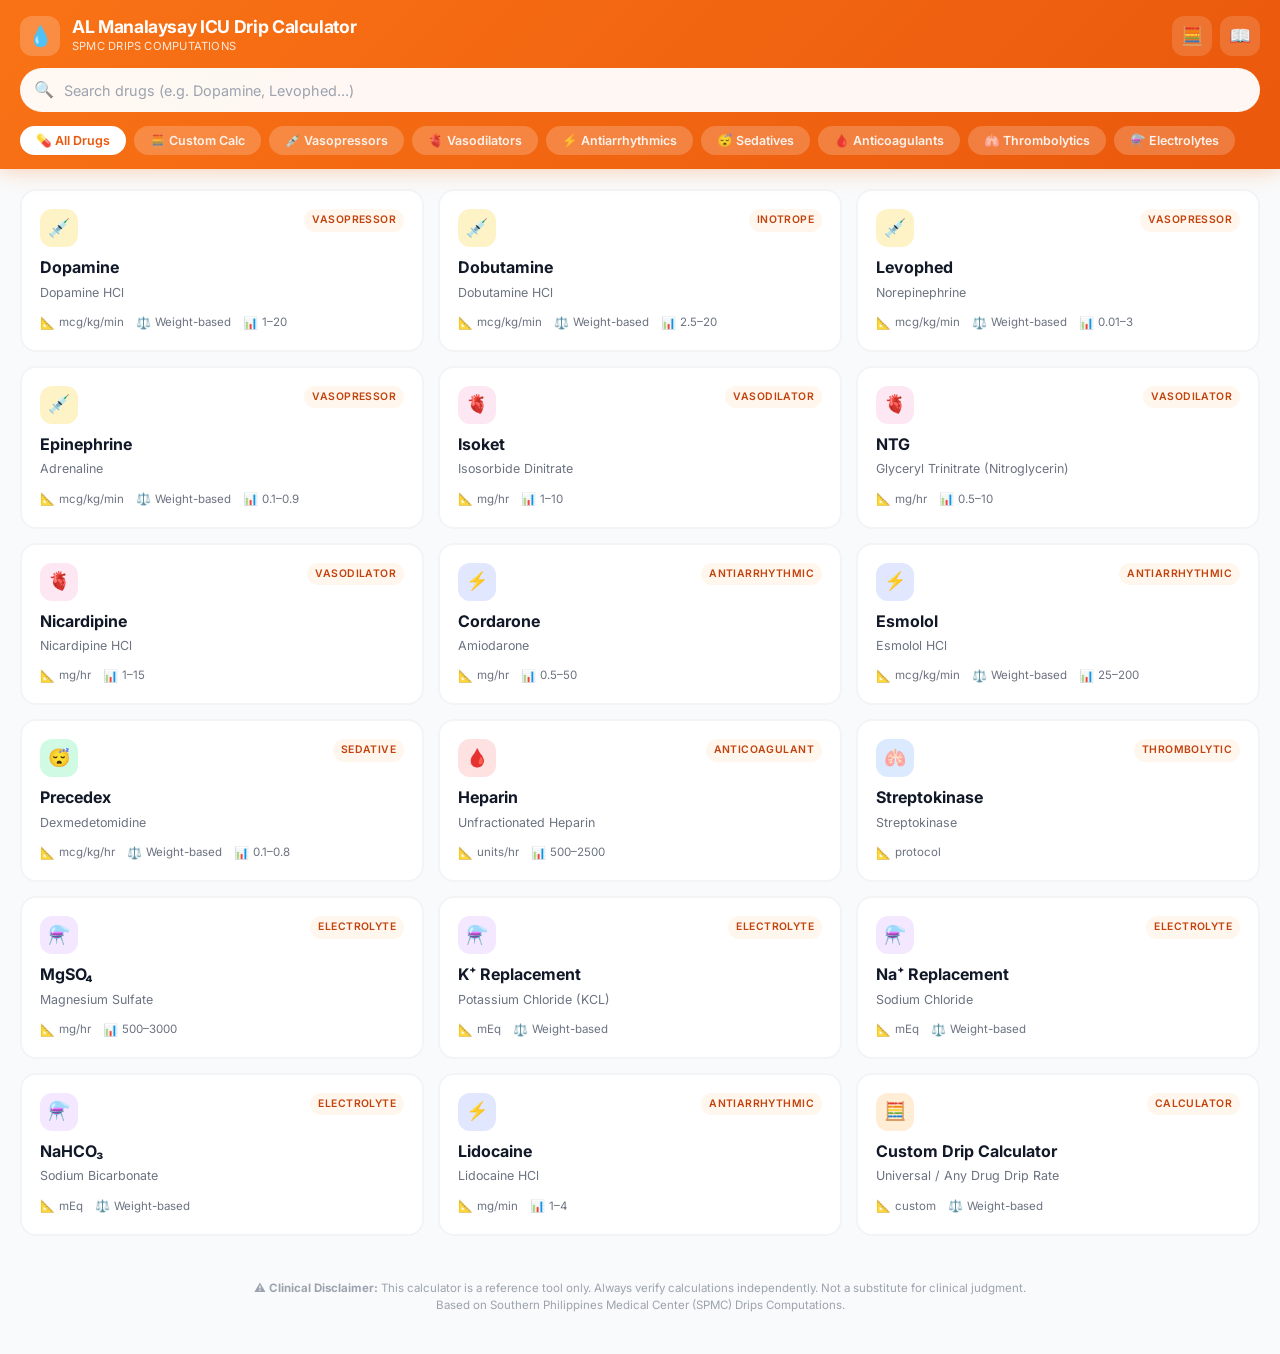
==== index.html @ 03753652 "Complete repository: web app, Android APK, portable Desktop ZIP, and full source code" ====
<!DOCTYPE html>
<html lang="en">
<head>
  <meta charset="UTF-8">
  <meta name="viewport" content="width=device-width, initial-scale=1.0, user-scalable=no">
  <meta name="description" content="ICU Drip Rate Calculator — Compute IV drip rates for vasopressors, antiarrhythmics, vasodilators, sedatives, anticoagulants, and electrolytes. Based on SPMC Drips Computations.">
  <meta name="theme-color" content="#F97316">
  <meta name="apple-mobile-web-app-capable" content="yes">
  <meta name="apple-mobile-web-app-status-bar-style" content="default">
  <title>AL Manalaysay ICU Drip Calculator — SPMC</title>
  <link rel="stylesheet" href="style.css">
  <link rel="icon" href="data:image/svg+xml,<svg xmlns='http://www.w3.org/2000/svg' viewBox='0 0 100 100'><text y='80' font-size='80'>💧</text></svg>">
</head>
<body>

  <!-- ════════ Header ════════ -->
  <header class="app-header">
    <div class="header-top">
      <div class="header-brand">
        <div class="header-icon">💧</div>
        <div class="header-title">
          <h1>AL Manalaysay ICU Drip Calculator</h1>
          <p>SPMC Drips Computations</p>
        </div>
      </div>
      <div class="header-actions">
        <button class="header-btn" onclick="openMathCalc()" title="Clinical Math Calculator" aria-label="Open clinical math calculator">
          🧮
        </button>
        <button class="header-btn" onclick="openQuickRef()" title="Quick Reference" aria-label="Open quick reference panel">
          📖
        </button>
      </div>
    </div>

    <!-- Search -->
    <div class="search-container">
      <div class="search-wrapper">
        <span class="search-icon">🔍</span>
        <input type="text" class="search-input" id="searchInput"
               placeholder="Search drugs (e.g. Dopamine, Levophed...)"
               autocomplete="off" spellcheck="false">
        <button class="search-clear" onclick="clearSearch()" aria-label="Clear search">✕</button>
      </div>
    </div>

    <!-- Category Pills -->
    <div class="category-bar">
      <div class="category-pills" id="categoryPills"></div>
    </div>
  </header>

  <!-- ════════ Main Content ════════ -->
  <main class="app-main">
    <div class="drug-grid" id="drugGrid"></div>
  </main>

  <!-- ════════ Calculator Panel (Slide-in) ════════ -->
  <div class="calc-overlay" id="calcOverlay"></div>
  <div class="calc-panel" id="calcPanel">
    <div class="calc-panel-header">
      <div class="calc-panel-top">
        <button class="calc-back-btn" onclick="closeCalculator()" aria-label="Close calculator">←</button>
        <span></span>
      </div>
      <div class="calc-drug-name" id="calcDrugName"></div>
      <div class="calc-drug-generic" id="calcDrugGeneric"></div>
      <div class="calc-drug-formulation" id="calcDrugFormulation"></div>
    </div>
    <div class="calc-body" id="calcPanelContent"></div>

    <!-- ════════ Floating Transparent Orange Back Button ════════ -->
    <button class="calc-floating-back-btn" onclick="closeCalculator()" aria-label="Back to medications list" title="Back to medications list">
      <span style="font-size: 1.1rem; font-weight: 900;">←</span>
      <span style="font-size: 0.82rem; font-weight: 700; letter-spacing: 0.3px;">Back</span>
    </button>
  </div>

  <!-- ════════ Quick Reference Panel (Slide-in from left) ════════ -->
  <div class="quick-ref-overlay" id="quickRefOverlay"></div>
  <div class="quick-ref-panel" id="quickRefPanel">
    <div class="quick-ref-header">
      <h2>📖 Quick Reference</h2>
      <button class="quick-ref-close" onclick="closeQuickRef()" aria-label="Close reference panel">✕</button>
    </div>
    <div class="quick-ref-body" id="quickRefBody"></div>
  </div>

  <!-- ════════ Clinical Math Calculator Modal ════════ -->
  <div class="math-calc-overlay" id="mathCalcOverlay">
    <div class="math-calc-modal">
      <div class="math-calc-header">
        <h3>🧮 Handheld Calculator</h3>
        <button class="math-calc-close" onclick="closeMathCalc()" aria-label="Close math calculator">✕</button>
      </div>
      <div class="math-calc-screen">
        <div class="math-calc-history" id="mathCalcHistory"></div>
        <div class="math-calc-output" id="mathCalcOutput">0</div>
      </div>
      <div class="math-calc-grid">
        <button class="math-btn action" onclick="mathCalcInput('C')">C</button>
        <button class="math-btn action" onclick="mathCalcInput('pm')">±</button>
        <button class="math-btn action" onclick="mathCalcInput('%')">%</button>
        <button class="math-btn op" onclick="mathCalcInput('/')">÷</button>

        <button class="math-btn" onclick="mathCalcInput('7')">7</button>
        <button class="math-btn" onclick="mathCalcInput('8')">8</button>
        <button class="math-btn" onclick="mathCalcInput('9')">9</button>
        <button class="math-btn op" onclick="mathCalcInput('*')">×</button>

        <button class="math-btn" onclick="mathCalcInput('4')">4</button>
        <button class="math-btn" onclick="mathCalcInput('5')">5</button>
        <button class="math-btn" onclick="mathCalcInput('6')">6</button>
        <button class="math-btn op" onclick="mathCalcInput('-')">−</button>

        <button class="math-btn" onclick="mathCalcInput('1')">1</button>
        <button class="math-btn" onclick="mathCalcInput('2')">2</button>
        <button class="math-btn" onclick="mathCalcInput('3')">3</button>
        <button class="math-btn op" onclick="mathCalcInput('+')">+</button>

        <button class="math-btn action" onclick="mathCalcInput('back')">⌫</button>
        <button class="math-btn" onclick="mathCalcInput('0')">0</button>
        <button class="math-btn" onclick="mathCalcInput('.')">.</button>
        <button class="math-btn equals" onclick="mathCalcInput('=')">=</button>
      </div>
    </div>
  </div>

  <!-- ════════ Dosing Table & Spreadsheet Exporter Modal ════════ -->
  <div class="dosing-table-overlay" id="dosingTableOverlay" onclick="if(event.target===this) closeDosingTable()">
    <div class="dosing-table-modal">
      <div class="dosing-table-header">
        <div>
          <h3>📊 Bedside Dosing Table & Computation Guide</h3>
          <div class="dosing-table-sub" id="dosingTableSub">Full dosage progression & drop rate chart</div>
        </div>
        <button class="math-calc-close" onclick="closeDosingTable()" aria-label="Close modal">✕</button>
      </div>

      <div class="dosing-table-toolbar">
        <div style="font-size: 0.8rem; font-weight: 700; color: var(--orange-700);">
          Export Options:
        </div>
        <div style="display: flex; gap: 8px; flex-wrap: wrap;">
          <button class="dosing-table-btn dosing-table-btn-excel" onclick="exportDosingTableCSV()">
            📥 Download Excel File (.csv)
          </button>
          <button class="dosing-table-btn dosing-table-btn-sheets" onclick="copyDosingTableTSV()">
            📋 Copy for Google Sheets
          </button>
        </div>
      </div>

      <div class="dosing-table-body" id="dosingTableBody">
        <!-- Dynamically generated table content -->
      </div>
    </div>
  </div>

  <!-- ════════ Disclaimer ════════ -->
  <footer style="text-align:center; padding: 24px 20px 40px; font-size: 0.72rem; color: var(--gray-400); line-height: 1.5;">
    <strong>⚠️ Clinical Disclaimer:</strong> This calculator is a reference tool only.
    Always verify calculations independently. Not a substitute for clinical judgment.<br>
    Based on Southern Philippines Medical Center (SPMC) Drips Computations.
  </footer>

  <script src="app.js"></script>
</body>
</html>
---- style.css ----
/* ============================================================
   ICU Drip Rate Calculator — Design System
   Theme: Orange & White Medical UI
   ============================================================ */

@import url('https://fonts.googleapis.com/css2?family=Inter:wght@300;400;500;600;700;800;900&display=swap');

/* ── CSS Custom Properties ── */
:root {
  --orange-50: #FFF7ED;
  --orange-100: #FFEDD5;
  --orange-200: #FED7AA;
  --orange-300: #FDBA74;
  --orange-400: #FB923C;
  --orange-500: #F97316;
  --orange-600: #EA580C;
  --orange-700: #C2410C;
  --orange-800: #9A3412;
  --orange-900: #7C2D12;

  --white: #FFFFFF;
  --gray-50: #F9FAFB;
  --gray-100: #F3F4F6;
  --gray-200: #E5E7EB;
  --gray-300: #D1D5DB;
  --gray-400: #9CA3AF;
  --gray-500: #6B7280;
  --gray-600: #4B5563;
  --gray-700: #374151;
  --gray-800: #1F2937;
  --gray-900: #111827;

  --success: #16A34A;
  --success-bg: #F0FDF4;
  --warning: #D97706;
  --warning-bg: #FFFBEB;
  --danger: #DC2626;
  --danger-bg: #FEF2F2;
  --info: #2563EB;
  --info-bg: #EFF6FF;

  --shadow-sm: 0 1px 2px rgba(0,0,0,0.04);
  --shadow-md: 0 4px 12px rgba(0,0,0,0.06);
  --shadow-lg: 0 8px 30px rgba(0,0,0,0.08);
  --shadow-xl: 0 20px 50px rgba(0,0,0,0.1);
  --shadow-orange: 0 4px 20px rgba(249,115,22,0.2);

  --radius-sm: 8px;
  --radius-md: 12px;
  --radius-lg: 16px;
  --radius-xl: 20px;
  --radius-full: 9999px;

  --transition-fast: 150ms cubic-bezier(0.4, 0, 0.2, 1);
  --transition-base: 250ms cubic-bezier(0.4, 0, 0.2, 1);
  --transition-slow: 400ms cubic-bezier(0.4, 0, 0.2, 1);
  --transition-spring: 500ms cubic-bezier(0.34, 1.56, 0.64, 1);
}

/* ── Reset & Base ── */
*, *::before, *::after {
  margin: 0;
  padding: 0;
  box-sizing: border-box;
}

html {
  font-size: 16px;
  scroll-behavior: smooth;
  -webkit-tap-highlight-color: transparent;
}

body {
  font-family: 'Inter', -apple-system, BlinkMacSystemFont, sans-serif;
  background: var(--gray-50);
  color: var(--gray-800);
  line-height: 1.6;
  min-height: 100vh;
  overflow-x: hidden;
}

/* ── Scrollbar ── */
::-webkit-scrollbar { width: 6px; height: 6px; }
::-webkit-scrollbar-track { background: transparent; }
::-webkit-scrollbar-thumb { background: var(--orange-300); border-radius: var(--radius-full); }
::-webkit-scrollbar-thumb:hover { background: var(--orange-400); }

/* ── Header ── */
.app-header {
  background: linear-gradient(135deg, var(--orange-500), var(--orange-600));
  color: var(--white);
  padding: 0;
  position: sticky;
  top: 0;
  z-index: 100;
  box-shadow: 0 2px 20px rgba(249,115,22,0.3);
}

.header-top {
  display: flex;
  align-items: center;
  justify-content: space-between;
  padding: 16px 20px 12px;
}

.header-brand {
  display: flex;
  align-items: center;
  gap: 12px;
}

.header-icon {
  width: 40px;
  height: 40px;
  background: rgba(255,255,255,0.2);
  border-radius: var(--radius-md);
  display: flex;
  align-items: center;
  justify-content: center;
  font-size: 20px;
  backdrop-filter: blur(10px);
}

.header-title h1 {
  font-size: 1.1rem;
  font-weight: 700;
  letter-spacing: -0.02em;
  line-height: 1.2;
}

.header-title p {
  font-size: 0.7rem;
  opacity: 0.85;
  font-weight: 400;
  letter-spacing: 0.02em;
  text-transform: uppercase;
}

.header-actions {
  display: flex;
  gap: 8px;
}

.header-btn {
  width: 40px;
  height: 40px;
  border: none;
  background: rgba(255,255,255,0.15);
  color: var(--white);
  border-radius: var(--radius-md);
  cursor: pointer;
  display: flex;
  align-items: center;
  justify-content: center;
  font-size: 18px;
  transition: var(--transition-fast);
  backdrop-filter: blur(10px);
}

.header-btn:hover {
  background: rgba(255,255,255,0.25);
  transform: scale(1.05);
}

.header-btn.active {
  background: var(--white);
  color: var(--orange-600);
}

/* ── Search Bar ── */
.search-container {
  padding: 0 20px 14px;
}

.search-wrapper {
  position: relative;
  display: flex;
  align-items: center;
}

.search-icon {
  position: absolute;
  left: 14px;
  font-size: 16px;
  opacity: 0.7;
  color: var(--orange-700);
  pointer-events: none;
}

.search-input {
  width: 100%;
  height: 44px;
  padding: 0 44px 0 42px;
  border: 2px solid transparent;
  border-radius: var(--radius-full);
  background: rgba(255,255,255,0.95);
  color: var(--gray-800);
  font-size: 0.9rem;
  font-family: inherit;
  outline: none;
  transition: var(--transition-fast);
}

.search-input::placeholder {
  color: var(--gray-400);
}

.search-input:focus {
  border-color: var(--orange-300);
  box-shadow: 0 0 0 3px rgba(249,115,22,0.15);
}

.search-clear {
  position: absolute;
  right: 10px;
  width: 28px;
  height: 28px;
  border: none;
  background: var(--gray-200);
  color: var(--gray-500);
  border-radius: 50%;
  cursor: pointer;
  display: none;
  align-items: center;
  justify-content: center;
  font-size: 14px;
  transition: var(--transition-fast);
}

.search-clear.visible {
  display: flex;
}

.search-clear:hover {
  background: var(--gray-300);
}

/* ── Category Pills ── */
.category-bar {
  padding: 0 20px 14px;
  overflow-x: auto;
  scrollbar-width: none;
  -ms-overflow-style: none;
}

.category-bar::-webkit-scrollbar { display: none; }

.category-pills {
  display: flex;
  gap: 8px;
  min-width: max-content;
}

.category-pill {
  padding: 7px 16px;
  border: none;
  border-radius: var(--radius-full);
  font-size: 0.78rem;
  font-weight: 600;
  font-family: inherit;
  cursor: pointer;
  white-space: nowrap;
  transition: var(--transition-fast);
  background: rgba(255,255,255,0.2);
  color: rgba(255,255,255,0.9);
}

.category-pill:hover {
  background: rgba(255,255,255,0.3);
}

.category-pill.active {
  background: var(--white);
  color: var(--orange-600);
  box-shadow: var(--shadow-sm);
}

/* ── Main Content Area ── */
.app-main {
  padding: 20px;
  max-width: 1400px;
  margin: 0 auto;
}

/* ── Drug Grid ── */
.drug-grid {
  display: grid;
  grid-template-columns: repeat(auto-fill, minmax(280px, 1fr));
  gap: 14px;
}

.drug-card {
  background: var(--white);
  border-radius: var(--radius-lg);
  padding: 18px;
  cursor: pointer;
  border: 2px solid var(--gray-100);
  transition: var(--transition-base);
  position: relative;
  overflow: hidden;
}

.drug-card::before {
  content: '';
  position: absolute;
  top: 0;
  left: 0;
  right: 0;
  height: 3px;
  background: var(--card-accent, var(--orange-400));
  opacity: 0;
  transition: var(--transition-fast);
}

.drug-card:hover {
  border-color: var(--orange-200);
  box-shadow: var(--shadow-md);
  transform: translateY(-2px);
}

.drug-card:hover::before {
  opacity: 1;
}

.drug-card.selected {
  border-color: var(--orange-400);
  box-shadow: var(--shadow-orange);
}

.drug-card.selected::before {
  opacity: 1;
}

.drug-card-header {
  display: flex;
  align-items: flex-start;
  justify-content: space-between;
  margin-bottom: 8px;
}

.drug-card-icon {
  width: 38px;
  height: 38px;
  border-radius: var(--radius-md);
  display: flex;
  align-items: center;
  justify-content: center;
  font-size: 18px;
  flex-shrink: 0;
}

/* Category-specific icon backgrounds */
.cat-vasopressor .drug-card-icon { background: #FEF3C7; }
.cat-antiarrhythmic .drug-card-icon { background: #E0E7FF; }
.cat-vasodilator .drug-card-icon { background: #FCE7F3; }
.cat-sedative .drug-card-icon { background: #D1FAE5; }
.cat-anticoagulant .drug-card-icon { background: #FEE2E2; }
.cat-thrombolytic .drug-card-icon { background: #DBEAFE; }
.cat-electrolyte .drug-card-icon { background: #F3E8FF; }
.cat-other .drug-card-icon { background: var(--orange-100); }

.drug-card-badge {
  font-size: 0.65rem;
  font-weight: 600;
  padding: 3px 8px;
  border-radius: var(--radius-full);
  background: var(--orange-50);
  color: var(--orange-700);
  text-transform: uppercase;
  letter-spacing: 0.04em;
}

.drug-card-name {
  font-size: 1rem;
  font-weight: 700;
  color: var(--gray-900);
  margin-bottom: 2px;
}

.drug-card-generic {
  font-size: 0.78rem;
  color: var(--gray-500);
  margin-bottom: 10px;
}

.drug-card-info {
  display: flex;
  gap: 12px;
  flex-wrap: wrap;
}

.drug-card-tag {
  font-size: 0.72rem;
  color: var(--gray-500);
  display: flex;
  align-items: center;
  gap: 4px;
}

.drug-card-tag span {
  font-size: 12px;
}

/* ── Empty State ── */
.empty-state {
  text-align: center;
  padding: 60px 20px;
  grid-column: 1 / -1;
}

.empty-state-icon {
  font-size: 48px;
  margin-bottom: 16px;
  opacity: 0.4;
}

.empty-state h3 {
  font-size: 1.1rem;
  color: var(--gray-600);
  margin-bottom: 6px;
}

.empty-state p {
  font-size: 0.85rem;
  color: var(--gray-400);
}

/* ── Calculator Panel (Slide-in Overlay) ── */
.calc-overlay {
  position: fixed;
  inset: 0;
  background: rgba(0,0,0,0.3);
  z-index: 200;
  opacity: 0;
  visibility: hidden;
  transition: var(--transition-base);
  backdrop-filter: blur(4px);
}

.calc-overlay.open {
  opacity: 1;
  visibility: visible;
}

.calc-panel {
  position: fixed;
  top: 0;
  right: 0;
  bottom: 0;
  width: min(520px, 100vw);
  background: var(--white);
  z-index: 201;
  transform: translateX(100%);
  transition: var(--transition-slow);
  display: flex;
  flex-direction: column;
  overflow: hidden;
}

.calc-panel.open {
  transform: translateX(0);
}

.calc-panel-header {
  background: linear-gradient(135deg, var(--orange-500), var(--orange-600));
  color: var(--white);
  padding: 20px;
  flex-shrink: 0;
}

.calc-panel-top {
  display: flex;
  align-items: center;
  justify-content: space-between;
  margin-bottom: 4px;
}

.calc-back-btn {
  width: 36px;
  height: 36px;
  border: none;
  background: rgba(255,255,255,0.15);
  color: var(--white);
  border-radius: var(--radius-md);
  cursor: pointer;
  display: flex;
  align-items: center;
  justify-content: center;
  font-size: 18px;
  transition: var(--transition-fast);
}

.calc-back-btn:hover {
  background: rgba(255,255,255,0.25);
}

/* ── Floating Transparent Orange Back Button (Lower Right) ── */
.calc-floating-back-btn {
  position: fixed;
  bottom: 20px;
  right: 20px;
  z-index: 9999;
  display: flex;
  align-items: center;
  gap: 8px;
  padding: 12px 22px;
  background: linear-gradient(135deg, rgba(249, 115, 22, 0.95), rgba(234, 88, 12, 0.95));
  color: var(--white);
  border: 1.5px solid rgba(255, 255, 255, 0.7);
  border-radius: var(--radius-full);
  box-shadow: 0 10px 30px rgba(249, 115, 22, 0.6), 0 4px 14px rgba(0, 0, 0, 0.3);
  backdrop-filter: blur(12px);
  -webkit-backdrop-filter: blur(12px);
  cursor: pointer;
  outline: none;
  font-weight: 700;
  transition: all 0.25s cubic-bezier(0.34, 1.56, 0.64, 1);
  animation: floatBtnPulse 3s infinite ease-in-out;
}

.calc-floating-back-btn:hover {
  background: rgba(234, 88, 12, 0.95);
  transform: translateY(-3px) scale(1.05);
  box-shadow: 0 12px 28px rgba(249, 115, 22, 0.55), 0 6px 16px rgba(0, 0, 0, 0.2);
  border-color: rgba(255, 255, 255, 0.8);
}

.calc-floating-back-btn:active {
  transform: translateY(0) scale(0.98);
  box-shadow: 0 4px 12px rgba(249, 115, 22, 0.3);
}

@keyframes floatBtnPulse {
  0%, 100% {
    box-shadow: 0 8px 24px rgba(249, 115, 22, 0.4), 0 4px 12px rgba(0, 0, 0, 0.15);
  }
  50% {
    box-shadow: 0 12px 30px rgba(249, 115, 22, 0.6), 0 6px 16px rgba(0, 0, 0, 0.25);
  }
}

.calc-drug-name {
  font-size: 1.2rem;
  font-weight: 700;
}

.calc-drug-generic {
  font-size: 0.78rem;
  opacity: 0.85;
}

.calc-drug-formulation {
  font-size: 0.75rem;
  opacity: 0.75;
  margin-top: 4px;
}

/* ── Mode Switcher ── */
.mode-switcher {
  display: flex;
  background: var(--gray-100);
  border-radius: var(--radius-full);
  padding: 4px;
  margin: 16px 20px;
  flex-shrink: 0;
}

.mode-btn {
  flex: 1;
  padding: 10px 16px;
  border: none;
  border-radius: var(--radius-full);
  font-size: 0.82rem;
  font-weight: 600;
  font-family: inherit;
  cursor: pointer;
  transition: var(--transition-fast);
  background: transparent;
  color: var(--gray-500);
}

.mode-btn.active {
  background: var(--orange-500);
  color: var(--white);
  box-shadow: var(--shadow-sm);
}

.mode-btn:not(.active):hover {
  color: var(--gray-700);
}

/* ── Calculator Body ── */
.calc-body {
  flex: 1;
  overflow-y: auto;
  padding: 0 20px 20px;
}

/* ── Input Sections ── */
.calc-section {
  margin-bottom: 20px;
}

.calc-section-title {
  font-size: 0.72rem;
  font-weight: 700;
  text-transform: uppercase;
  letter-spacing: 0.06em;
  color: var(--gray-400);
  margin-bottom: 10px;
  padding-top: 4px;
}

.input-group {
  margin-bottom: 14px;
}

.input-label {
  display: flex;
  align-items: center;
  justify-content: space-between;
  margin-bottom: 6px;
}

.input-label-text {
  font-size: 0.85rem;
  font-weight: 600;
  color: var(--gray-700);
}

.input-label-unit {
  font-size: 0.75rem;
  color: var(--gray-400);
  font-weight: 500;
}

.input-wrapper {
  position: relative;
  display: flex;
  align-items: center;
}

.input-field {
  width: 100%;
  height: 48px;
  padding: 0 16px;
  border: 2px solid var(--gray-200);
  border-radius: var(--radius-md);
  font-size: 1rem;
  font-weight: 500;
  font-family: inherit;
  color: var(--gray-800);
  background: var(--white);
  outline: none;
  transition: var(--transition-fast);
  -moz-appearance: textfield;
}

.input-field::-webkit-outer-spin-button,
.input-field::-webkit-inner-spin-button {
  -webkit-appearance: none;
  margin: 0;
}

.input-field:focus {
  border-color: var(--orange-400);
  box-shadow: 0 0 0 3px rgba(249,115,22,0.1);
}

.input-field.warning {
  border-color: var(--warning);
  box-shadow: 0 0 0 3px rgba(217,119,6,0.1);
}

.input-field.danger {
  border-color: var(--danger);
  box-shadow: 0 0 0 3px rgba(220,38,38,0.1);
}

.input-suffix {
  position: absolute;
  right: 14px;
  font-size: 0.82rem;
  color: var(--gray-400);
  font-weight: 500;
  pointer-events: none;
}

/* ── Concentration Selector ── */
.conc-grid {
  display: grid;
  grid-template-columns: repeat(auto-fill, minmax(140px, 1fr));
  gap: 8px;
}

.conc-option {
  padding: 10px 12px;
  border: 2px solid var(--gray-200);
  border-radius: var(--radius-md);
  background: var(--white);
  cursor: pointer;
  transition: var(--transition-fast);
  text-align: center;
}

.conc-option:hover {
  border-color: var(--orange-300);
  background: var(--orange-50);
}

.conc-option.active {
  border-color: var(--orange-500);
  background: var(--orange-50);
}

.conc-option-label {
  font-size: 0.75rem;
  font-weight: 700;
  text-transform: uppercase;
  color: var(--orange-600);
  margin-bottom: 2px;
}

.conc-option-value {
  font-size: 0.9rem;
  font-weight: 600;
  color: var(--gray-800);
}

.conc-option-mix {
  font-size: 0.68rem;
  color: var(--gray-400);
  margin-top: 2px;
}

/* ── Volume Toggle ── */
.vol-toggle {
  display: flex;
  gap: 8px;
}

.vol-btn {
  flex: 1;
  padding: 10px;
  border: 2px solid var(--gray-200);
  border-radius: var(--radius-md);
  background: var(--white);
  cursor: pointer;
  text-align: center;
  font-family: inherit;
  transition: var(--transition-fast);
}

.vol-btn:hover {
  border-color: var(--orange-300);
}

.vol-btn.active {
  border-color: var(--orange-500);
  background: var(--orange-50);
}

.vol-btn-label {
  font-size: 0.82rem;
  font-weight: 600;
  color: var(--gray-700);
}

.vol-btn-desc {
  font-size: 0.7rem;
  color: var(--gray-400);
  margin-top: 2px;
}

/* ── Result Display ── */
.result-card {
  background: linear-gradient(135deg, var(--orange-500), var(--orange-600));
  border-radius: var(--radius-lg);
  padding: 24px;
  color: var(--white);
  text-align: center;
  margin-top: 20px;
  position: relative;
  overflow: hidden;
}

.result-card::before {
  content: '';
  position: absolute;
  top: -30%;
  right: -20%;
  width: 160px;
  height: 160px;
  background: rgba(255,255,255,0.08);
  border-radius: 50%;
}

.result-card::after {
  content: '';
  position: absolute;
  bottom: -20%;
  left: -10%;
  width: 120px;
  height: 120px;
  background: rgba(255,255,255,0.05);
  border-radius: 50%;
}

.result-label {
  font-size: 0.78rem;
  text-transform: uppercase;
  letter-spacing: 0.08em;
  opacity: 0.85;
  font-weight: 600;
  margin-bottom: 8px;
}

.result-value {
  font-size: 2.8rem;
  font-weight: 800;
  line-height: 1;
  margin-bottom: 4px;
  position: relative;
  z-index: 1;
}

.result-unit {
  font-size: 0.9rem;
  opacity: 0.85;
  font-weight: 500;
}

.result-details {
  margin-top: 16px;
  padding-top: 16px;
  border-top: 1px solid rgba(255,255,255,0.2);
  display: flex;
  justify-content: center;
  gap: 24px;
  position: relative;
  z-index: 1;
}

.result-detail {
  text-align: center;
}

.result-detail-label {
  font-size: 0.68rem;
  opacity: 0.7;
  text-transform: uppercase;
  letter-spacing: 0.04em;
}

.result-detail-value {
  font-size: 1rem;
  font-weight: 700;
}

/* ── Dose Range Warning ── */
.dose-warning {
  display: flex;
  align-items: center;
  gap: 8px;
  padding: 10px 14px;
  border-radius: var(--radius-md);
  font-size: 0.8rem;
  font-weight: 500;
  margin-top: 10px;
  animation: fadeIn var(--transition-base) ease;
}

.dose-warning.warning {
  background: var(--warning-bg);
  color: var(--warning);
  border: 1px solid #FDE68A;
}

.dose-warning.danger {
  background: var(--danger-bg);
  color: var(--danger);
  border: 1px solid #FECACA;
}

.dose-warning.info {
  background: var(--info-bg);
  color: var(--info);
  border: 1px solid #BFDBFE;
}

.dose-warning.success {
  background: var(--success-bg);
  color: var(--success);
  border: 1px solid #BBF7D0;
}

.dose-warning-icon {
  font-size: 16px;
  flex-shrink: 0;
}

/* ── Mixing Instructions ── */
.mixing-card {
  background: var(--gray-50);
  border: 1px solid var(--gray-200);
  border-radius: var(--radius-md);
  padding: 14px;
  margin-top: 12px;
}

.mixing-title {
  font-size: 0.75rem;
  font-weight: 700;
  text-transform: uppercase;
  letter-spacing: 0.04em;
  color: var(--orange-600);
  margin-bottom: 8px;
  display: flex;
  align-items: center;
  gap: 6px;
}

.mixing-row {
  display: flex;
  justify-content: space-between;
  align-items: center;
  padding: 4px 0;
  font-size: 0.82rem;
}

.mixing-label {
  color: var(--gray-500);
}

.mixing-value {
  font-weight: 600;
  color: var(--gray-800);
}

/* ── Dose Range Bar ── */
.dose-range-bar {
  margin-top: 12px;
}

.dose-range-track {
  height: 6px;
  background: var(--gray-200);
  border-radius: var(--radius-full);
  position: relative;
  overflow: visible;
}

.dose-range-fill {
  position: absolute;
  top: 0;
  left: 0;
  height: 100%;
  background: linear-gradient(90deg, var(--success), var(--warning), var(--danger));
  border-radius: var(--radius-full);
  width: 100%;
}

.dose-range-marker {
  position: absolute;
  top: 50%;
  width: 14px;
  height: 14px;
  background: var(--white);
  border: 3px solid var(--orange-500);
  border-radius: 50%;
  transform: translate(-50%, -50%);
  transition: var(--transition-fast);
  box-shadow: var(--shadow-sm);
  z-index: 1;
}

.dose-range-labels {
  display: flex;
  justify-content: space-between;
  margin-top: 6px;
  font-size: 0.7rem;
  color: var(--gray-400);
}

/* ── Electrolyte Calculator ── */
.electrolyte-result {
  background: var(--orange-50);
  border: 1px solid var(--orange-200);
  border-radius: var(--radius-md);
  padding: 16px;
  margin-top: 16px;
}

.electrolyte-row {
  display: flex;
  justify-content: space-between;
  padding: 6px 0;
  font-size: 0.88rem;
  border-bottom: 1px solid var(--orange-100);
}

.electrolyte-row:last-child {
  border-bottom: none;
  font-weight: 700;
  color: var(--orange-700);
  font-size: 1rem;
  padding-top: 10px;
}

/* ── Bolus Info Card ── */
.bolus-card {
  background: var(--info-bg);
  border: 1px solid #BFDBFE;
  border-radius: var(--radius-md);
  padding: 14px;
  margin-bottom: 14px;
}

.bolus-title {
  font-size: 0.75rem;
  font-weight: 700;
  text-transform: uppercase;
  color: var(--info);
  margin-bottom: 6px;
  display: flex;
  align-items: center;
  gap: 6px;
}

.bolus-text {
  font-size: 0.82rem;
  color: var(--gray-700);
  line-height: 1.5;
}

/* ── Quick Reference Panel ── */
.quick-ref-overlay {
  position: fixed;
  inset: 0;
  background: rgba(0,0,0,0.3);
  z-index: 300;
  opacity: 0;
  visibility: hidden;
  transition: var(--transition-base);
  backdrop-filter: blur(4px);
}

.quick-ref-overlay.open {
  opacity: 1;
  visibility: visible;
}

.quick-ref-panel {
  position: fixed;
  top: 0;
  left: 0;
  bottom: 0;
  width: min(420px, 90vw);
  background: var(--white);
  z-index: 301;
  transform: translateX(-100%);
  transition: var(--transition-slow);
  display: flex;
  flex-direction: column;
  overflow: hidden;
}

.quick-ref-panel.open {
  transform: translateX(0);
}

.quick-ref-header {
  background: linear-gradient(135deg, var(--orange-500), var(--orange-600));
  color: var(--white);
  padding: 20px;
  display: flex;
  align-items: center;
  justify-content: space-between;
}

.quick-ref-header h2 {
  font-size: 1.1rem;
  font-weight: 700;
}

.quick-ref-close {
  width: 36px;
  height: 36px;
  border: none;
  background: rgba(255,255,255,0.15);
  color: var(--white);
  border-radius: var(--radius-md);
  cursor: pointer;
  display: flex;
  align-items: center;
  justify-content: center;
  font-size: 18px;
}

.quick-ref-body {
  flex: 1;
  overflow-y: auto;
  padding: 20px;
}

.ref-section {
  margin-bottom: 24px;
}

.ref-section-title {
  font-size: 0.82rem;
  font-weight: 700;
  color: var(--orange-600);
  text-transform: uppercase;
  letter-spacing: 0.04em;
  margin-bottom: 10px;
  padding-bottom: 6px;
  border-bottom: 2px solid var(--orange-100);
}

.ref-table {
  width: 100%;
  border-collapse: collapse;
  font-size: 0.82rem;
}

.ref-table th {
  text-align: left;
  padding: 6px 10px;
  background: var(--orange-50);
  color: var(--orange-700);
  font-weight: 600;
  font-size: 0.72rem;
  text-transform: uppercase;
  letter-spacing: 0.04em;
}

.ref-table td {
  padding: 6px 10px;
  border-bottom: 1px solid var(--gray-100);
  color: var(--gray-700);
}

.ref-table tr:last-child td {
  border-bottom: none;
}

/* ── Converter Widget ── */
.converter-widget {
  background: var(--gray-50);
  border-radius: var(--radius-md);
  padding: 14px;
  margin-bottom: 12px;
}

.converter-row {
  display: flex;
  align-items: center;
  gap: 10px;
  margin-bottom: 8px;
}

.converter-row:last-child {
  margin-bottom: 0;
}

.converter-input {
  flex: 1;
  height: 40px;
  padding: 0 12px;
  border: 2px solid var(--gray-200);
  border-radius: var(--radius-sm);
  font-size: 0.9rem;
  font-family: inherit;
  outline: none;
  transition: var(--transition-fast);
}

.converter-input:focus {
  border-color: var(--orange-400);
}

.converter-label {
  font-size: 0.78rem;
  font-weight: 600;
  color: var(--gray-500);
  min-width: 40px;
}

.converter-arrow {
  font-size: 16px;
  color: var(--orange-400);
}

/* ── Swan-Ganz Table ── */
.swan-ganz-table {
  width: 100%;
  border-collapse: collapse;
  font-size: 0.82rem;
}

.swan-ganz-table th,
.swan-ganz-table td {
  padding: 8px 10px;
  text-align: center;
  border: 1px solid var(--gray-200);
}

.swan-ganz-table th {
  background: var(--orange-50);
  color: var(--orange-700);
  font-weight: 600;
  font-size: 0.72rem;
  text-transform: uppercase;
}

/* ── Pupil Scale ── */
.pupil-scale {
  display: flex;
  align-items: flex-end;
  justify-content: space-around;
  padding: 16px 0;
}

.pupil-item {
  display: flex;
  flex-direction: column;
  align-items: center;
  gap: 6px;
}

.pupil-dot {
  background: var(--gray-800);
  border-radius: 50%;
}

.pupil-label {
  font-size: 0.72rem;
  font-weight: 600;
  color: var(--gray-500);
}

/* ── Animations ── */
@keyframes fadeIn {
  from { opacity: 0; transform: translateY(8px); }
  to { opacity: 1; transform: translateY(0); }
}

@keyframes pulse {
  0%, 100% { transform: scale(1); }
  50% { transform: scale(1.05); }
}

@keyframes slideUp {
  from { opacity: 0; transform: translateY(20px); }
  to { opacity: 1; transform: translateY(0); }
}

.drug-card {
  animation: fadeIn var(--transition-slow) ease both;
}

.drug-card:nth-child(1) { animation-delay: 0ms; }
.drug-card:nth-child(2) { animation-delay: 40ms; }
.drug-card:nth-child(3) { animation-delay: 80ms; }
.drug-card:nth-child(4) { animation-delay: 120ms; }
.drug-card:nth-child(5) { animation-delay: 160ms; }
.drug-card:nth-child(6) { animation-delay: 200ms; }
.drug-card:nth-child(7) { animation-delay: 240ms; }
.drug-card:nth-child(8) { animation-delay: 280ms; }
.drug-card:nth-child(9) { animation-delay: 320ms; }
.drug-card:nth-child(10) { animation-delay: 360ms; }
.drug-card:nth-child(11) { animation-delay: 400ms; }
.drug-card:nth-child(12) { animation-delay: 440ms; }
.drug-card:nth-child(13) { animation-delay: 480ms; }
.drug-card:nth-child(14) { animation-delay: 520ms; }
.drug-card:nth-child(15) { animation-delay: 560ms; }
.drug-card:nth-child(16) { animation-delay: 600ms; }

.result-card {
  animation: slideUp var(--transition-slow) ease;
}

/* ── Responsive: Tablets & Small Screens ── */
@media (max-width: 768px) {
  .drug-grid {
    grid-template-columns: 1fr;
  }

  .calc-panel {
    width: 100vw;
  }

  .quick-ref-panel {
    width: 100vw;
  }

  .result-value {
    font-size: 2.2rem;
  }

  .conc-grid {
    grid-template-columns: repeat(auto-fill, minmax(120px, 1fr));
  }

  .app-main {
    padding: 16px 12px;
  }

  .header-top {
    padding: 12px 14px 10px;
  }

  .search-container {
    padding: 0 14px 10px;
  }

  .category-bar {
    padding: 0 14px 10px;
  }

  .vol-toggle {
    flex-wrap: wrap;
  }

  .vol-btn {
    min-width: calc(50% - 4px);
    flex: 0 0 auto;
  }

  .result-details {
    flex-wrap: wrap;
    gap: 12px;
  }
}

/* ── Responsive: Phones (≤ 480px) ── */
@media (max-width: 480px) {
  html {
    font-size: 15px;
  }

  /* Header compact for phones */
  .app-header {
    position: sticky;
    top: 0;
    z-index: 100;
  }

  .header-top {
    padding: 10px 12px 8px;
  }

  .header-icon {
    width: 34px;
    height: 34px;
    font-size: 17px;
    border-radius: 10px;
  }

  .header-brand {
    gap: 8px;
  }

  .header-title h1 {
    font-size: 0.88rem;
    line-height: 1.2;
  }

  .header-title p {
    font-size: 0.6rem;
  }

  .header-actions {
    gap: 6px;
  }

  .header-btn {
    width: 36px;
    height: 36px;
    font-size: 16px;
    border-radius: 10px;
  }

  /* Search bar compact */
  .search-container {
    padding: 0 12px 8px;
  }

  .search-input {
    height: 40px;
    font-size: 0.85rem;
    padding: 0 38px 0 36px;
  }

  .search-icon {
    left: 12px;
    font-size: 14px;
  }

  .search-clear {
    right: 8px;
    width: 24px;
    height: 24px;
    font-size: 12px;
  }

  /* Category pills compact */
  .category-bar {
    padding: 0 12px 8px;
  }

  .category-pill {
    padding: 6px 12px;
    font-size: 0.72rem;
  }

  /* Main content */
  .app-main {
    padding: 10px 8px;
  }

  .drug-grid {
    grid-template-columns: 1fr;
    gap: 10px;
  }

  /* Drug cards compact */
  .drug-card {
    padding: 14px;
    border-radius: 14px;
  }

  .drug-card-icon {
    width: 34px;
    height: 34px;
    font-size: 16px;
    border-radius: 10px;
  }

  .drug-card-name {
    font-size: 0.92rem;
  }

  .drug-card-generic {
    font-size: 0.72rem;
    margin-bottom: 6px;
  }

  .drug-card-badge {
    font-size: 0.6rem;
    padding: 2px 6px;
  }

  .drug-card-tag {
    font-size: 0.68rem;
  }

  .drug-card-tag span {
    font-size: 11px;
  }

  /* Calculator panel full-screen on phone */
  .calc-panel {
    width: 100vw;
    border-radius: 0;
  }

  .calc-panel-header {
    padding: 14px 12px;
  }

  .calc-drug-name {
    font-size: 1rem;
  }

  .calc-drug-generic {
    font-size: 0.72rem;
  }

  .calc-drug-formulation {
    font-size: 0.68rem;
  }

  .calc-back-btn {
    width: 34px;
    height: 34px;
    font-size: 16px;
  }

  /* Mode switcher compact */
  .mode-switcher {
    margin: 10px 12px;
  }

  .mode-btn {
    padding: 9px 10px;
    font-size: 0.78rem;
  }

  /* Calculator body */
  .calc-body {
    padding: 0 12px 16px;
  }
}

/* ── Formula Breakdown & Computation Card ── */
.formula-toggle-btn {
  width: 100%;
  margin-top: 12px;
  padding: 10px 14px;
  border: 2px solid var(--orange-300);
  border-radius: var(--radius-md);
  background: var(--orange-50);
  color: var(--orange-700);
  font-size: 0.82rem;
  font-weight: 700;
  font-family: inherit;
  cursor: pointer;
  display: flex;
  align-items: center;
  justify-content: center;
  gap: 8px;
  transition: var(--transition-fast);
  box-shadow: var(--shadow-sm);
}

.formula-toggle-btn:hover {
  background: var(--orange-100);
  border-color: var(--orange-400);
  color: var(--orange-800);
  transform: translateY(-1px);
}

.formula-toggle-btn:active {
  transform: scale(0.98);
}

.formula-card {
  margin-top: 12px;
  background: var(--white);
  border: 2px solid var(--orange-200);
  border-radius: var(--radius-lg);
  padding: 16px;
  box-shadow: var(--shadow-md);
  animation: slideDown var(--transition-base) ease;
}

.formula-card-header {
  display: flex;
  align-items: center;
  justify-content: space-between;
  border-bottom: 1px dashed var(--orange-200);
  padding-bottom: 10px;
  margin-bottom: 12px;
}

.formula-card-title {
  font-size: 0.88rem;
  font-weight: 800;
  color: var(--orange-700);
  display: flex;
  align-items: center;
  gap: 6px;
}

.formula-equation-box {
  background: linear-gradient(135deg, var(--gray-900), #1E293B);
  color: #FDBA74;
  padding: 12px;
  border-radius: var(--radius-md);
  font-family: 'SFMono-Regular', Consolas, 'Liberation Mono', Menlo, monospace;
  font-size: 0.85rem;
  font-weight: 700;
  text-align: center;
  margin-bottom: 14px;
  box-shadow: inset 0 2px 4px rgba(0,0,0,0.3);
  word-break: break-word;
}

.formula-step-list {
  display: flex;
  flex-direction: column;
  gap: 10px;
}

.formula-step-item {
  background: var(--gray-50);
  border-left: 3px solid var(--orange-500);
  border-radius: 0 var(--radius-sm) var(--radius-sm) 0;
  padding: 10px 12px;
}

.formula-step-num {
  font-size: 0.68rem;
  font-weight: 800;
  text-transform: uppercase;
  letter-spacing: 0.05em;
  color: var(--orange-600);
  margin-bottom: 2px;
}

.formula-step-desc {
  font-size: 0.8rem;
  color: var(--gray-700);
  font-weight: 600;
}

.formula-step-math {
  font-family: 'SFMono-Regular', Consolas, monospace;
  font-size: 0.82rem;
  color: var(--gray-900);
  font-weight: 700;
  margin-top: 4px;
  background: var(--white);
  padding: 6px 10px;
  border-radius: 6px;
  border: 1px solid var(--gray-200);
  word-break: break-word;
}

.formula-final-box {
  margin-top: 12px;
  background: var(--orange-500);
  color: var(--white);
  padding: 10px 14px;
  border-radius: var(--radius-md);
  display: flex;
  align-items: center;
  justify-content: space-between;
  font-weight: 700;
  font-size: 0.88rem;
}

.formula-final-val {
  font-size: 1.1rem;
  font-weight: 800;
}

  .calc-section {
    margin-bottom: 14px;
  }

  .calc-section-title {
    font-size: 0.68rem;
    margin-bottom: 8px;
  }

  /* Input fields — touch-friendly */
  .input-field {
    height: 46px;
    font-size: 1rem;
    padding: 0 14px;
    border-radius: 10px;
  }

  .input-label-text {
    font-size: 0.82rem;
  }

  .input-label-unit {
    font-size: 0.7rem;
  }

  .input-suffix {
    font-size: 0.78rem;
    right: 12px;
  }

  /* Volume toggle compact */
  .vol-toggle {
    gap: 6px;
    flex-wrap: wrap;
  }

  .vol-btn {
    padding: 8px;
    border-radius: 10px;
    min-width: calc(33.33% - 4px);
    flex: 1 1 auto;
  }

  .vol-btn-label {
    font-size: 0.78rem;
  }

  .vol-btn-desc {
    font-size: 0.65rem;
  }

  /* Concentration grid compact */
  .conc-grid {
    grid-template-columns: repeat(2, 1fr);
    gap: 6px;
  }

  .conc-option {
    padding: 8px 8px;
    border-radius: 10px;
  }

  .conc-option-label {
    font-size: 0.68rem;
  }

  .conc-option-value {
    font-size: 0.82rem;
  }

  .conc-option-mix {
    font-size: 0.62rem;
  }

  /* Result card compact */
  .result-card {
    padding: 18px 14px;
    border-radius: 14px;
    margin-top: 14px;
  }

  .result-label {
    font-size: 0.72rem;
    margin-bottom: 6px;
  }

  .result-value {
    font-size: 2rem;
  }

  .result-unit {
    font-size: 0.82rem;
  }

  .result-details {
    margin-top: 12px;
    padding-top: 12px;
    gap: 14px;
    flex-wrap: wrap;
  }

  .result-detail-label {
    font-size: 0.65rem;
  }

  .result-detail-value {
    font-size: 0.85rem;
  }

  /* Mixing instructions compact */
  .mixing-card {
    padding: 12px;
    border-radius: 12px;
  }

  .mixing-title {
    font-size: 0.82rem;
  }

  .mixing-step {
    font-size: 0.78rem;
    padding: 6px 0;
  }

  /* Quick reference panel */
  .quick-ref-panel {
    width: 100vw;
    border-radius: 0;
  }

  /* Notes section */
  .notes-card {
    padding: 12px;
    border-radius: 12px;
  }

  /* Math calculator modal */
  .math-calc-modal {
    width: 95vw;
    max-width: 340px;
    border-radius: 16px;
  }

  .math-calc-header {
    padding: 12px 14px;
  }

  .math-calc-header h3 {
    font-size: 0.88rem;
  }

  .math-calc-close {
    width: 30px;
    height: 30px;
    font-size: 14px;
  }

  .math-calc-screen {
    padding: 12px 14px;
  }

  .math-calc-output {
    font-size: 1.8rem;
  }

  .math-calc-history {
    font-size: 0.72rem;
  }

  .math-calc-grid {
    padding: 10px;
    gap: 6px;
  }

  .math-btn {
    height: 48px;
    font-size: 1.05rem;
    border-radius: 10px;
  }

  .math-btn.equals {
    font-size: 1.2rem;
  }

  .math-btn.action {
    font-size: 0.85rem;
  }

  /* Empty state */
  .empty-state {
    padding: 40px 16px;
  }

  .empty-state-icon {
    font-size: 40px;
  }

  .empty-state h3 {
    font-size: 1rem;
  }

  .empty-state p {
    font-size: 0.78rem;
  }
}

@media (min-width: 769px) and (max-width: 1024px) {
  .drug-grid {
    grid-template-columns: repeat(2, 1fr);
  }
}

@media (min-width: 1025px) {
  .drug-grid {
    grid-template-columns: repeat(3, 1fr);
  }
}

/* ── Print Styles ── */
@media print {
  .app-header,
  .calc-overlay,
  .quick-ref-overlay,
  .math-calc-overlay {
    display: none;
  }

  .drug-card {
    break-inside: avoid;
    box-shadow: none;
    border: 1px solid #ccc;
  }
}

/* ── Standard Clinical Math Calculator Modal ── */
.math-calc-overlay {
  position: fixed;
  inset: 0;
  background: rgba(0,0,0,0.4);
  z-index: 400;
  opacity: 0;
  visibility: hidden;
  transition: var(--transition-base);
  backdrop-filter: blur(4px);
  display: flex;
  align-items: center;
  justify-content: center;
  padding: 16px;
}

.math-calc-overlay.open {
  opacity: 1;
  visibility: visible;
}

.math-calc-modal {
  width: min(340px, 95vw);
  background: var(--white);
  border-radius: var(--radius-xl);
  box-shadow: var(--shadow-xl);
  overflow: hidden;
  display: flex;
  flex-direction: column;
  transform: scale(0.92);
  transition: var(--transition-spring);
  border: 1px solid var(--gray-200);
}

.math-calc-overlay.open .math-calc-modal {
  transform: scale(1);
}

/* ── Dosing Table & Spreadsheet Exporter Modal ── */
.dosing-table-overlay {
  position: fixed;
  inset: 0;
  background: rgba(0,0,0,0.5);
  z-index: 500;
  opacity: 0;
  visibility: hidden;
  transition: var(--transition-base);
  backdrop-filter: blur(5px);
  display: flex;
  align-items: center;
  justify-content: center;
  padding: 16px;
}

.dosing-table-overlay.open {
  opacity: 1;
  visibility: visible;
}

.dosing-table-modal {
  width: min(920px, 96vw);
  max-height: 90vh;
  background: var(--white);
  border-radius: var(--radius-lg);
  box-shadow: var(--shadow-xl);
  display: flex;
  flex-direction: column;
  overflow: hidden;
  transform: scale(0.95);
  transition: var(--transition-spring);
}

.dosing-table-overlay.open .dosing-table-modal {
  transform: scale(1);
}

.dosing-table-header {
  background: linear-gradient(135deg, var(--orange-500), var(--orange-600));
  color: var(--white);
  padding: 16px 20px;
  display: flex;
  align-items: center;
  justify-content: space-between;
  flex-shrink: 0;
}

.dosing-table-header h3 {
  font-size: 1.05rem;
  font-weight: 800;
  display: flex;
  align-items: center;
  gap: 8px;
}

.dosing-table-sub {
  font-size: 0.75rem;
  opacity: 0.9;
  font-weight: 500;
}

.dosing-table-toolbar {
  padding: 12px 20px;
  background: var(--orange-50);
  border-bottom: 1px solid var(--orange-200);
  display: flex;
  align-items: center;
  justify-content: space-between;
  gap: 10px;
  flex-wrap: wrap;
  flex-shrink: 0;
}

.dosing-table-btn {
  padding: 9px 16px;
  border: none;
  border-radius: var(--radius-md);
  font-size: 0.82rem;
  font-weight: 700;
  font-family: inherit;
  cursor: pointer;
  display: flex;
  align-items: center;
  gap: 6px;
  transition: var(--transition-fast);
  box-shadow: var(--shadow-sm);
}

.dosing-table-btn-excel {
  background: #107C41;
  color: var(--white);
}

.dosing-table-btn-excel:hover {
  background: #0E6B37;
  transform: translateY(-1px);
}

.dosing-table-btn-sheets {
  background: #0F9D58;
  color: var(--white);
}

.dosing-table-btn-sheets:hover {
  background: #0B8043;
  transform: translateY(-1px);
}

.dosing-table-body {
  padding: 16px 20px;
  overflow-y: auto;
  flex: 1;
}

.dosing-info-strip {
  display: grid;
  grid-template-columns: repeat(auto-fit, minmax(180px, 1fr));
  gap: 10px;
  margin-bottom: 16px;
}

.dosing-info-box {
  background: var(--gray-50);
  border: 1px solid var(--gray-200);
  border-radius: var(--radius-sm);
  padding: 8px 12px;
}

.dosing-info-label {
  font-size: 0.68rem;
  font-weight: 700;
  text-transform: uppercase;
  color: var(--gray-500);
}

.dosing-info-val {
  font-size: 0.88rem;
  font-weight: 700;
  color: var(--gray-900);
}

.dosing-table {
  width: 100%;
  border-collapse: collapse;
  font-size: 0.85rem;
}

.dosing-table th {
  background: var(--gray-100);
  color: var(--gray-700);
  font-weight: 700;
  text-align: left;
  padding: 10px 12px;
  border-bottom: 2px solid var(--gray-200);
  position: sticky;
  top: 0;
  z-index: 2;
}

.dosing-table td {
  padding: 9px 12px;
  border-bottom: 1px solid var(--gray-200);
  color: var(--gray-800);
}

.dosing-table tr:nth-child(even) td {
  background: var(--gray-50);
}

.dosing-table tr:hover td {
  background: var(--orange-50);
}

.dosing-table-highlight {
  font-weight: 800;
  color: var(--orange-600);
}

.dosing-table-math {
  font-family: 'SFMono-Regular', Consolas, monospace;
  font-size: 0.78rem;
  color: var(--gray-600);
}


.math-calc-header {
  background: linear-gradient(135deg, var(--orange-500), var(--orange-600));
  color: var(--white);
  padding: 14px 18px;
  display: flex;
  align-items: center;
  justify-content: space-between;
}

.math-calc-header h3 {
  font-size: 0.95rem;
  font-weight: 700;
  display: flex;
  align-items: center;
  gap: 8px;
}

.math-calc-close {
  width: 32px;
  height: 32px;
  border: none;
  background: rgba(255,255,255,0.2);
  color: var(--white);
  border-radius: 50%;
  cursor: pointer;
  display: flex;
  align-items: center;
  justify-content: center;
  font-size: 16px;
  transition: var(--transition-fast);
}

.math-calc-close:hover {
  background: rgba(255,255,255,0.35);
}

.math-calc-screen {
  background: #1E293B;
  color: #F8FAFC;
  padding: 16px;
  text-align: right;
  font-family: 'Inter', monospace;
  box-shadow: inset 0 2px 6px rgba(0,0,0,0.2);
}

.math-calc-history {
  font-size: 0.78rem;
  color: #94A3B8;
  min-height: 18px;
  overflow: hidden;
  white-space: nowrap;
  text-overflow: ellipsis;
}

.math-calc-output {
  font-size: 2.2rem;
  font-weight: 700;
  line-height: 1.2;
  word-break: break-all;
  overflow-x: auto;
}

.math-calc-grid {
  display: grid;
  grid-template-columns: repeat(4, 1fr);
  gap: 8px;
  padding: 16px;
  background: var(--gray-50);
}

.math-btn {
  height: 52px;
  border: 1px solid var(--gray-200);
  border-radius: var(--radius-md);
  background: var(--white);
  font-size: 1.15rem;
  font-weight: 600;
  color: var(--gray-800);
  cursor: pointer;
  display: flex;
  align-items: center;
  justify-content: center;
  transition: var(--transition-fast);
  user-select: none;
  box-shadow: var(--shadow-sm);
}

.math-btn:hover {
  background: var(--orange-50);
  border-color: var(--orange-300);
  color: var(--orange-600);
}

.math-btn:active {
  transform: scale(0.95);
  background: var(--orange-100);
}

.math-btn.op {
  background: var(--orange-100);
  color: var(--orange-700);
  border-color: var(--orange-200);
  font-weight: 700;
}

.math-btn.op:hover {
  background: var(--orange-500);
  color: var(--white);
}

.math-btn.action {
  background: #F1F5F9;
  color: var(--gray-700);
  font-size: 0.95rem;
  font-weight: 700;
}

.math-btn.equals {
  background: linear-gradient(135deg, var(--orange-500), var(--orange-600));
  color: var(--white);
  border: none;
  font-weight: 800;
  font-size: 1.4rem;
  box-shadow: var(--shadow-orange);
}

.math-btn.equals:hover {
  background: linear-gradient(135deg, var(--orange-600), var(--orange-700));
}
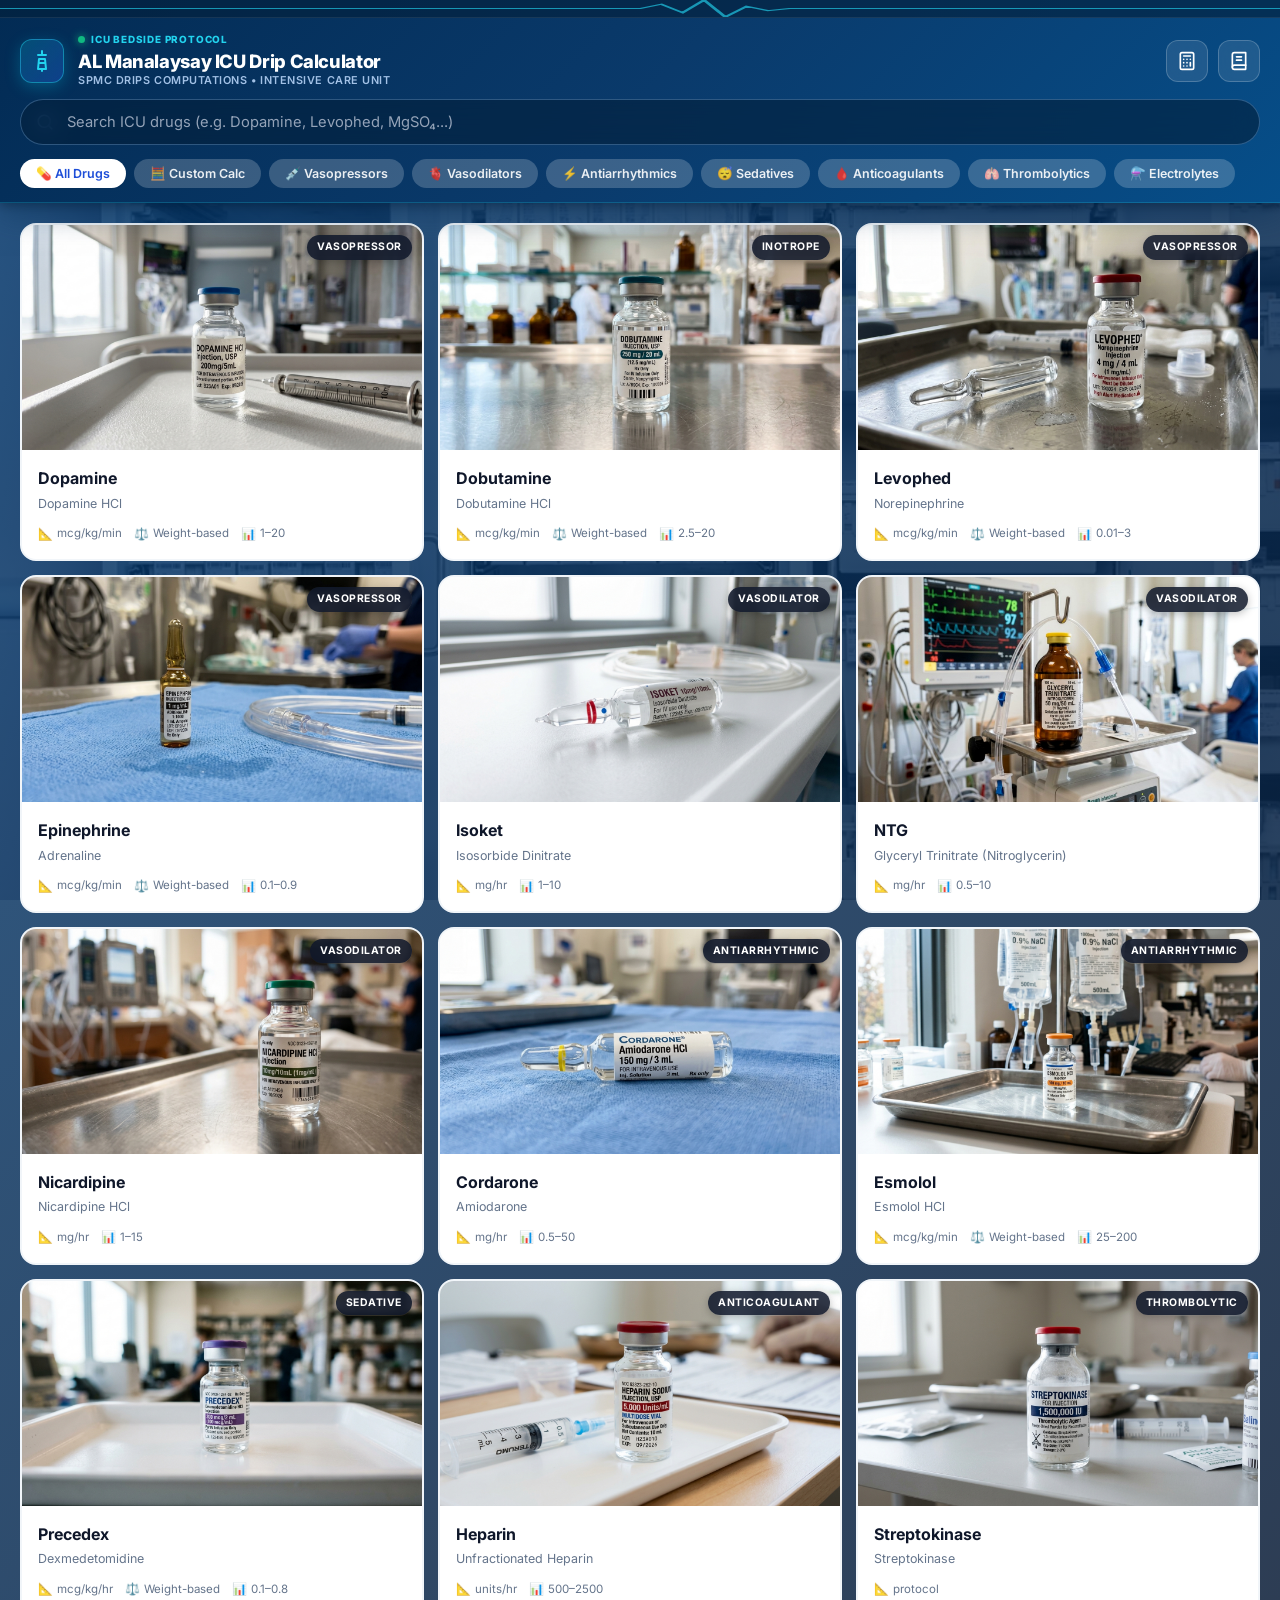
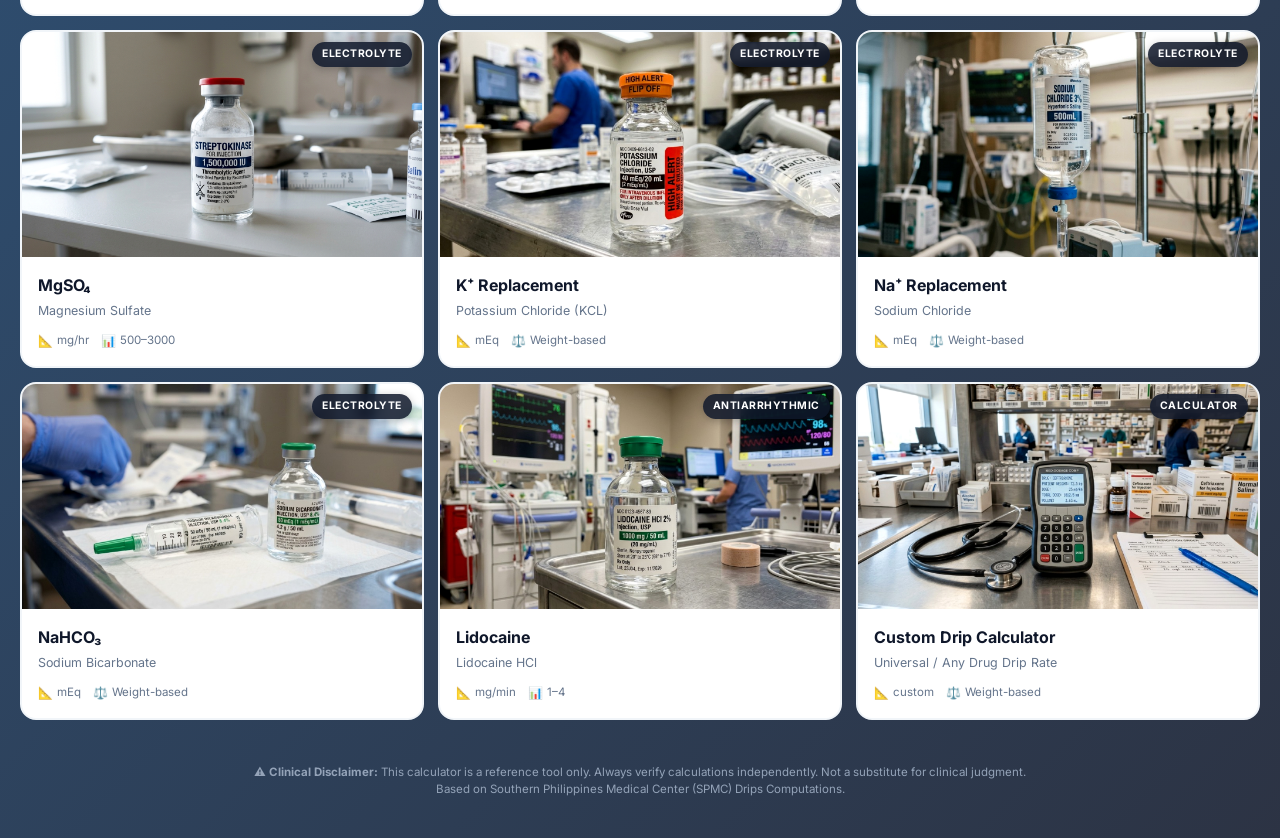
==== commit eafbe93d: "UI/UX Pro Max: Redesign main app header to authentic ICU Telemetry theme with animated ECG pulse wav" ====
--- a/index.html
+++ b/index.html
@@ -14,37 +14,73 @@
 <body>
 
   <!-- ════════ Header ════════ -->
-  <header class="app-header">
+  <!-- ════════ ICU Telemetry Header ════════ -->
+  <header class="app-header icu-theme-header">
+    <!-- ECG Heartbeat Pulse Line Background -->
+    <div class="icu-ecg-bar">
+      <svg class="icu-ecg-wave" viewBox="0 0 1200 40" preserveAspectRatio="none">
+        <path d="M0,20 L300,20 L310,10 L320,30 L330,0 L340,40 L350,15 L360,25 L370,20 L700,20 L710,8 L720,32 L730,0 L740,40 L750,12 L760,28 L770,20 L1200,20" 
+              fill="none" stroke="#22D3EE" stroke-width="2" stroke-linecap="round" opacity="0.65" />
+      </svg>
+    </div>
+
     <div class="header-top">
       <div class="header-brand">
-        <div class="header-icon">💧</div>
+        <div class="header-icon icu-brand-badge" title="ICU Drip Rate Engine">
+          <!-- IV Drip Medical SVG Icon -->
+          <svg width="24" height="24" viewBox="0 0 24 24" fill="none" stroke="currentColor" stroke-width="2" stroke-linecap="round" stroke-linejoin="round">
+            <path d="M12 2v4M8 6h8M9 10h6l1 10H8L9 10zM12 20v2M10 14h4" />
+          </svg>
+        </div>
         <div class="header-title">
+          <div class="icu-status-pill">
+            <span class="icu-live-dot"></span>
+            <span class="icu-status-text">ICU BEDSIDE PROTOCOL</span>
+          </div>
           <h1>AL Manalaysay ICU Drip Calculator</h1>
-          <p>SPMC Drips Computations</p>
-        </div>
-      </div>
+          <p>SPMC DRIPS COMPUTATIONS &bull; INTENSIVE CARE UNIT</p>
+        </div>
+      </div>
+      
       <div class="header-actions">
-        <button class="header-btn" onclick="openMathCalc()" title="Clinical Math Calculator" aria-label="Open clinical math calculator">
-          🧮
+        <!-- Clinical Math Calculator Button -->
+        <button class="header-btn icu-action-btn" onclick="openMathCalc()" title="Clinical Math Calculator" aria-label="Open clinical math calculator">
+          <svg width="20" height="20" viewBox="0 0 24 24" fill="none" stroke="currentColor" stroke-width="2" stroke-linecap="round" stroke-linejoin="round">
+            <rect x="4" y="2" width="16" height="20" rx="2" />
+            <line x1="8" y1="6" x2="16" y2="6" />
+            <line x1="16" y1="14" x2="16" y2="18" />
+            <path d="M8 10h.01M12 10h.01M16 10h.01M8 14h.01M12 14h.01M8 18h.01M12 18h.01" />
+          </svg>
         </button>
-        <button class="header-btn" onclick="openQuickRef()" title="Quick Reference" aria-label="Open quick reference panel">
-          📖
+        <!-- Quick Reference Guide Button -->
+        <button class="header-btn icu-action-btn" onclick="openQuickRef()" title="Quick Reference Guide" aria-label="Open quick reference panel">
+          <svg width="20" height="20" viewBox="0 0 24 24" fill="none" stroke="currentColor" stroke-width="2" stroke-linecap="round" stroke-linejoin="round">
+            <path d="M4 19.5A2.5 2.5 0 0 1 6.5 17H20" />
+            <path d="M6.5 2H20v20H6.5A2.5 2.5 0 0 1 4 19.5v-15A2.5 2.5 0 0 1 6.5 2z" />
+            <line x1="9" y1="7" x2="15" y2="7" />
+            <line x1="9" y1="11" x2="15" y2="11" />
+          </svg>
         </button>
       </div>
     </div>
 
-    <!-- Search -->
+    <!-- Search Container -->
     <div class="search-container">
-      <div class="search-wrapper">
-        <span class="search-icon">🔍</span>
-        <input type="text" class="search-input" id="searchInput"
-               placeholder="Search drugs (e.g. Dopamine, Levophed...)"
+      <div class="search-wrapper icu-search-wrapper">
+        <span class="search-icon icu-search-icon">
+          <svg width="18" height="18" viewBox="0 0 24 24" fill="none" stroke="currentColor" stroke-width="2.2" stroke-linecap="round" stroke-linejoin="round">
+            <circle cx="11" cy="11" r="8" />
+            <line x1="21" y1="21" x2="16.65" y2="16.65" />
+          </svg>
+        </span>
+        <input type="text" class="search-input icu-search-input" id="searchInput"
+               placeholder="Search ICU drugs (e.g. Dopamine, Levophed, MgSO₄...)"
                autocomplete="off" spellcheck="false">
         <button class="search-clear" onclick="clearSearch()" aria-label="Clear search">✕</button>
       </div>
     </div>
 
-    <!-- Category Pills -->
+    <!-- Category Pills Bar -->
     <div class="category-bar">
       <div class="category-pills" id="categoryPills"></div>
     </div>
--- a/style.css
+++ b/style.css
@@ -1,49 +1,76 @@
 /* ============================================================
    ICU Drip Rate Calculator — Design System
-   Theme: Orange & White Medical UI
+   Theme: Medical Blue UI
    ============================================================ */
 
 @import url('https://fonts.googleapis.com/css2?family=Inter:wght@300;400;500;600;700;800;900&display=swap');
 
 /* ── CSS Custom Properties ── */
 :root {
-  --orange-50: #FFF7ED;
-  --orange-100: #FFEDD5;
-  --orange-200: #FED7AA;
-  --orange-300: #FDBA74;
-  --orange-400: #FB923C;
-  --orange-500: #F97316;
-  --orange-600: #EA580C;
-  --orange-700: #C2410C;
-  --orange-800: #9A3412;
-  --orange-900: #7C2D12;
+  /* ── Medical Blue Palette ── */
+  --blue-50: #EFF6FF;
+  --blue-100: #DBEAFE;
+  --blue-200: #BFDBFE;
+  --blue-300: #93C5FD;
+  --blue-400: #60A5FA;
+  --blue-500: #2563EB;
+  --blue-600: #1D4ED8;
+  --blue-700: #1E40AF;
+  --blue-800: #1E3A8A;
+  --blue-900: #0F2B5B;
+  --blue-950: #023B72;
+
+  /* ── Slate / Charcoal Grey Palette ── */
+  --slate-50: #F8FAFC;
+  --slate-100: #F1F5F9;
+  --slate-200: #E2E8F0;
+  --slate-300: #CBD5E1;
+  --slate-400: #94A3B8;
+  --slate-500: #64748B;
+  --slate-600: #475569;
+  --slate-700: #334155;
+  --slate-800: #1E293B;
+  --slate-900: #0F172A;
+
+  /* ── Mapped System Colors to Medical Blue ── */
+  --orange-50: #EFF6FF;
+  --orange-100: #DBEAFE;
+  --orange-200: #BFDBFE;
+  --orange-300: #93C5FD;
+  --orange-400: #60A5FA;
+  --orange-500: #2563EB;
+  --orange-600: #1D4ED8;
+  --orange-700: #1E40AF;
+  --orange-800: #1E3A8A;
+  --orange-900: #023B72;
 
   --white: #FFFFFF;
-  --gray-50: #F9FAFB;
-  --gray-100: #F3F4F6;
-  --gray-200: #E5E7EB;
-  --gray-300: #D1D5DB;
-  --gray-400: #9CA3AF;
-  --gray-500: #6B7280;
-  --gray-600: #4B5563;
-  --gray-700: #374151;
-  --gray-800: #1F2937;
-  --gray-900: #111827;
-
-  --success: #16A34A;
-  --success-bg: #F0FDF4;
-  --warning: #D97706;
+  --gray-50: #F8FAFC;
+  --gray-100: #F1F5F9;
+  --gray-200: #E2E8F0;
+  --gray-300: #CBD5E1;
+  --gray-400: #94A3B8;
+  --gray-500: #64748B;
+  --gray-600: #475569;
+  --gray-700: #334155;
+  --gray-800: #1E293B;
+  --gray-900: #0F172A;
+
+  --success: #10B981;
+  --success-bg: #ECFDF5;
+  --warning: #F59E0B;
   --warning-bg: #FFFBEB;
-  --danger: #DC2626;
+  --danger: #EF4444;
   --danger-bg: #FEF2F2;
   --info: #2563EB;
   --info-bg: #EFF6FF;
 
-  --shadow-sm: 0 1px 2px rgba(0,0,0,0.04);
-  --shadow-md: 0 4px 12px rgba(0,0,0,0.06);
-  --shadow-lg: 0 8px 30px rgba(0,0,0,0.08);
-  --shadow-xl: 0 20px 50px rgba(0,0,0,0.1);
-  --shadow-orange: 0 4px 20px rgba(249,115,22,0.2);
+  --shadow-sm: 0 1px 2px rgba(15, 23, 42, 0.05);
+  --shadow-md: 0 4px 12px rgba(15, 23, 42, 0.08);
+  --shadow-lg: 0 8px 30px rgba(15, 23, 42, 0.12);
+  --shadow-xl: 0 20px 50px rgba(15, 23, 42, 0.15);
+  --shadow-orange: 0 4px 20px rgba(37, 99, 235, 0.35);
+  --shadow-blue: 0 6px 24px rgba(2, 59, 114, 0.4);
 
   --radius-sm: 8px;
   --radius-md: 12px;
@@ -57,8 +84,8 @@
   --transition-spring: 500ms cubic-bezier(0.34, 1.56, 0.64, 1);
 }
 
-/* ── Reset & Base ── */
-*, *::before, *::after {
+/* ── Reset & Global ── */
+* {
   margin: 0;
   padding: 0;
   box-sizing: border-box;
@@ -72,7 +99,7 @@
 
 body {
   font-family: 'Inter', -apple-system, BlinkMacSystemFont, sans-serif;
-  background: var(--gray-50);
+  background: linear-gradient(135deg, rgba(2, 59, 114, 0.82) 0%, rgba(15, 23, 42, 0.88) 100%), url('assets/bg.jpg') center/cover fixed no-repeat;
   color: var(--gray-800);
   line-height: 1.6;
   min-height: 100vh;
@@ -82,89 +109,156 @@
 /* ── Scrollbar ── */
 ::-webkit-scrollbar { width: 6px; height: 6px; }
 ::-webkit-scrollbar-track { background: transparent; }
-::-webkit-scrollbar-thumb { background: var(--orange-300); border-radius: var(--radius-full); }
-::-webkit-scrollbar-thumb:hover { background: var(--orange-400); }
-
-/* ── Header ── */
-.app-header {
-  background: linear-gradient(135deg, var(--orange-500), var(--orange-600));
+::-webkit-scrollbar-thumb { background: var(--blue-300); border-radius: var(--radius-full); }
+::-webkit-scrollbar-thumb:hover { background: var(--blue-400); }
+
+/* ── ICU Telemetry Theme Header ── */
+.app-header.icu-theme-header {
+  background: linear-gradient(135deg, #022B54 0%, #0A3A6B 50%, #064E89 100%);
   color: var(--white);
   padding: 0;
   position: sticky;
   top: 0;
   z-index: 100;
-  box-shadow: 0 2px 20px rgba(249,115,22,0.3);
+  box-shadow: 0 8px 30px rgba(2, 43, 84, 0.5), 0 2px 10px rgba(0, 0, 0, 0.3);
+  backdrop-filter: blur(16px);
+  -webkit-backdrop-filter: blur(16px);
+  border-bottom: 1px solid rgba(34, 211, 238, 0.25);
+  overflow: hidden;
+}
+
+/* ECG Pulse Heartbeat Wave Animation */
+.icu-ecg-bar {
+  width: 100%;
+  height: 18px;
+  background: rgba(2, 30, 58, 0.6);
+  position: relative;
+  overflow: hidden;
+  border-bottom: 1px solid rgba(255, 255, 255, 0.08);
+}
+
+.icu-ecg-wave {
+  width: 200%;
+  height: 100%;
+  display: block;
+  animation: ecgScroll 8s linear infinite;
+}
+
+@keyframes ecgScroll {
+  0% { transform: translateX(0); }
+  100% { transform: translateX(-50%); }
 }
 
 .header-top {
   display: flex;
   align-items: center;
   justify-content: space-between;
-  padding: 16px 20px 12px;
+  padding: 14px 20px 10px;
 }
 
 .header-brand {
   display: flex;
   align-items: center;
-  gap: 12px;
-}
-
-.header-icon {
-  width: 40px;
-  height: 40px;
-  background: rgba(255,255,255,0.2);
+  gap: 14px;
+}
+
+.icu-brand-badge {
+  width: 44px;
+  height: 44px;
+  background: linear-gradient(135deg, rgba(6, 182, 212, 0.25), rgba(37, 99, 235, 0.35));
+  border: 1.5px solid rgba(34, 211, 238, 0.45);
   border-radius: var(--radius-md);
   display: flex;
   align-items: center;
   justify-content: center;
-  font-size: 20px;
+  color: #22D3EE;
+  box-shadow: 0 4px 15px rgba(6, 182, 212, 0.3);
   backdrop-filter: blur(10px);
+  transition: var(--transition-fast);
+}
+
+.icu-brand-badge:hover {
+  transform: scale(1.05);
+  border-color: #22D3EE;
+  box-shadow: 0 6px 20px rgba(34, 211, 238, 0.5);
+}
+
+.header-title {
+  display: flex;
+  flex-direction: column;
+}
+
+.icu-status-pill {
+  display: inline-flex;
+  align-items: center;
+  gap: 6px;
+  margin-bottom: 2px;
+}
+
+.icu-live-dot {
+  width: 7px;
+  height: 7px;
+  background: #10B981;
+  border-radius: 50%;
+  box-shadow: 0 0 8px #10B981;
+  animation: livePulse 2s infinite;
+}
+
+@keyframes livePulse {
+  0%, 100% { opacity: 1; transform: scale(1); }
+  50% { opacity: 0.4; transform: scale(0.85); }
+}
+
+.icu-status-text {
+  font-size: 0.62rem;
+  font-weight: 800;
+  letter-spacing: 0.8px;
+  color: #22D3EE;
+  text-transform: uppercase;
 }
 
 .header-title h1 {
-  font-size: 1.1rem;
-  font-weight: 700;
+  font-size: 1.15rem;
+  font-weight: 800;
   letter-spacing: -0.02em;
   line-height: 1.2;
+  color: #FFFFFF;
 }
 
 .header-title p {
-  font-size: 0.7rem;
+  font-size: 0.68rem;
   opacity: 0.85;
-  font-weight: 400;
-  letter-spacing: 0.02em;
-  text-transform: uppercase;
+  font-weight: 600;
+  letter-spacing: 0.05em;
+  color: var(--blue-200);
 }
 
 .header-actions {
   display: flex;
-  gap: 8px;
-}
-
-.header-btn {
-  width: 40px;
-  height: 40px;
-  border: none;
-  background: rgba(255,255,255,0.15);
+  gap: 10px;
+}
+
+.icu-action-btn {
+  width: 42px;
+  height: 42px;
+  border: 1.5px solid rgba(255, 255, 255, 0.2);
+  background: rgba(255, 255, 255, 0.1);
   color: var(--white);
   border-radius: var(--radius-md);
   cursor: pointer;
   display: flex;
   align-items: center;
   justify-content: center;
-  font-size: 18px;
   transition: var(--transition-fast);
   backdrop-filter: blur(10px);
 }
 
-.header-btn:hover {
-  background: rgba(255,255,255,0.25);
-  transform: scale(1.05);
-}
-
-.header-btn.active {
-  background: var(--white);
-  color: var(--orange-600);
+.icu-action-btn:hover {
+  background: rgba(34, 211, 238, 0.25);
+  border-color: rgba(34, 211, 238, 0.6);
+  color: #22D3EE;
+  transform: translateY(-2px);
+  box-shadow: 0 4px 14px rgba(6, 182, 212, 0.35);
 }
 
 /* ── Search Bar ── */
@@ -172,15 +266,46 @@
   padding: 0 20px 14px;
 }
 
-.search-wrapper {
+.search-wrapper.icu-search-wrapper {
   position: relative;
   display: flex;
   align-items: center;
 }
 
-.search-icon {
+.icu-search-icon {
   position: absolute;
-  left: 14px;
+  left: 16px;
+  color: #93C5FD;
+  display: flex;
+  align-items: center;
+  justify-content: center;
+  pointer-events: none;
+}
+
+.icu-search-input {
+  width: 100%;
+  height: 46px;
+  padding: 0 44px 0 46px;
+  border: 1.5px solid rgba(147, 197, 253, 0.3);
+  border-radius: var(--radius-full);
+  background: rgba(2, 30, 58, 0.6);
+  color: var(--white);
+  font-size: 0.92rem;
+  font-family: inherit;
+  outline: none;
+  backdrop-filter: blur(12px);
+  transition: var(--transition-fast);
+}
+
+.icu-search-input::placeholder {
+  color: rgba(219, 234, 254, 0.6);
+}
+
+.icu-search-input:focus {
+  border-color: #22D3EE;
+  background: rgba(2, 30, 58, 0.85);
+  box-shadow: 0 0 0 4px rgba(34, 211, 238, 0.25);
+}
   font-size: 16px;
   opacity: 0.7;
   color: var(--orange-700);
@@ -292,12 +417,14 @@
 .drug-card {
   background: var(--white);
   border-radius: var(--radius-lg);
-  padding: 18px;
+  padding: 0;
   cursor: pointer;
   border: 2px solid var(--gray-100);
   transition: var(--transition-base);
   position: relative;
   overflow: hidden;
+  display: flex;
+  flex-direction: column;
 }
 
 .drug-card::before {
@@ -306,16 +433,17 @@
   top: 0;
   left: 0;
   right: 0;
-  height: 3px;
-  background: var(--card-accent, var(--orange-400));
+  height: 4px;
+  background: var(--card-accent, var(--blue-500));
   opacity: 0;
   transition: var(--transition-fast);
+  z-index: 2;
 }
 
 .drug-card:hover {
-  border-color: var(--orange-200);
-  box-shadow: var(--shadow-md);
-  transform: translateY(-2px);
+  border-color: var(--blue-300);
+  box-shadow: var(--shadow-lg);
+  transform: translateY(-3px);
 }
 
 .drug-card:hover::before {
@@ -323,51 +451,57 @@
 }
 
 .drug-card.selected {
-  border-color: var(--orange-400);
-  box-shadow: var(--shadow-orange);
+  border-color: var(--blue-500);
+  box-shadow: var(--shadow-blue);
 }
 
 .drug-card.selected::before {
   opacity: 1;
 }
 
-.drug-card-header {
-  display: flex;
-  align-items: flex-start;
-  justify-content: space-between;
-  margin-bottom: 8px;
-}
-
-.drug-card-icon {
-  width: 38px;
-  height: 38px;
-  border-radius: var(--radius-md);
-  display: flex;
-  align-items: center;
-  justify-content: center;
-  font-size: 18px;
-  flex-shrink: 0;
-}
-
-/* Category-specific icon backgrounds */
-.cat-vasopressor .drug-card-icon { background: #FEF3C7; }
-.cat-antiarrhythmic .drug-card-icon { background: #E0E7FF; }
-.cat-vasodilator .drug-card-icon { background: #FCE7F3; }
-.cat-sedative .drug-card-icon { background: #D1FAE5; }
-.cat-anticoagulant .drug-card-icon { background: #FEE2E2; }
-.cat-thrombolytic .drug-card-icon { background: #DBEAFE; }
-.cat-electrolyte .drug-card-icon { background: #F3E8FF; }
-.cat-other .drug-card-icon { background: var(--orange-100); }
+.drug-card-banner {
+  width: 100%;
+  aspect-ratio: 16 / 9;
+  background: var(--blue-900);
+  position: relative;
+  overflow: hidden;
+}
+
+.drug-card-banner-img {
+  width: 100%;
+  height: 100%;
+  object-fit: cover;
+  display: block;
+  transition: transform 0.35s ease;
+}
+
+.drug-card:hover .drug-card-banner-img {
+  transform: scale(1.06);
+}
 
 .drug-card-badge {
+  position: absolute;
+  top: 10px;
+  right: 10px;
   font-size: 0.65rem;
-  font-weight: 600;
-  padding: 3px 8px;
+  font-weight: 700;
+  padding: 4px 10px;
   border-radius: var(--radius-full);
-  background: var(--orange-50);
-  color: var(--orange-700);
+  background: rgba(15, 23, 42, 0.85);
+  color: var(--white);
+  backdrop-filter: blur(8px);
+  -webkit-backdrop-filter: blur(8px);
   text-transform: uppercase;
-  letter-spacing: 0.04em;
+  letter-spacing: 0.05em;
+  box-shadow: 0 2px 8px rgba(0,0,0,0.25);
+  z-index: 1;
+}
+
+.drug-card-body {
+  padding: 16px;
+  display: flex;
+  flex-direction: column;
+  flex-grow: 1;
 }
 
 .drug-card-name {
@@ -462,39 +596,53 @@
 }
 
 .calc-panel-header {
-  background: linear-gradient(135deg, var(--orange-500), var(--orange-600));
+  background: linear-gradient(180deg, rgba(2, 59, 114, 0.65) 0%, rgba(15, 23, 42, 0.92) 100%), #023B72;
+  background-size: cover;
+  background-position: center;
   color: var(--white);
-  padding: 20px;
+  padding: 24px 20px 20px;
   flex-shrink: 0;
+  position: relative;
+  min-height: 160px;
+  display: flex;
+  flex-direction: column;
+  justify-content: flex-end;
+  box-shadow: 0 4px 25px rgba(0, 0, 0, 0.35);
 }
 
 .calc-panel-top {
   display: flex;
   align-items: center;
   justify-content: space-between;
-  margin-bottom: 4px;
+  margin-bottom: 12px;
 }
 
 .calc-back-btn {
-  width: 36px;
-  height: 36px;
-  border: none;
-  background: rgba(255,255,255,0.15);
+  width: 40px;
+  height: 40px;
+  border: 1.5px solid rgba(255, 255, 255, 0.5);
+  background: rgba(2, 59, 114, 0.75);
   color: var(--white);
-  border-radius: var(--radius-md);
+  border-radius: var(--radius-full);
   cursor: pointer;
   display: flex;
   align-items: center;
   justify-content: center;
-  font-size: 18px;
+  font-size: 20px;
+  font-weight: 700;
+  backdrop-filter: blur(10px);
+  -webkit-backdrop-filter: blur(10px);
   transition: var(--transition-fast);
+  box-shadow: 0 4px 12px rgba(0, 0, 0, 0.3);
 }
 
 .calc-back-btn:hover {
-  background: rgba(255,255,255,0.25);
-}
-
-/* ── Floating Transparent Orange Back Button (Lower Right) ── */
+  background: rgba(30, 64, 175, 0.95);
+  border-color: rgba(255, 255, 255, 0.9);
+  transform: scale(1.06);
+}
+
+/* ── Floating Medical Blue Back Button (Lower Right) ── */
 .calc-floating-back-btn {
   position: fixed;
   bottom: 20px;
@@ -503,12 +651,12 @@
   display: flex;
   align-items: center;
   gap: 8px;
-  padding: 12px 22px;
-  background: linear-gradient(135deg, rgba(249, 115, 22, 0.95), rgba(234, 88, 12, 0.95));
+  padding: 12px 24px;
+  background: linear-gradient(135deg, rgba(2, 59, 114, 0.95), rgba(30, 64, 175, 0.95));
   color: var(--white);
-  border: 1.5px solid rgba(255, 255, 255, 0.7);
+  border: 1.5px solid rgba(255, 255, 255, 0.75);
   border-radius: var(--radius-full);
-  box-shadow: 0 10px 30px rgba(249, 115, 22, 0.6), 0 4px 14px rgba(0, 0, 0, 0.3);
+  box-shadow: 0 10px 30px rgba(2, 59, 114, 0.6), 0 4px 14px rgba(0, 0, 0, 0.3);
   backdrop-filter: blur(12px);
   -webkit-backdrop-filter: blur(12px);
   cursor: pointer;
@@ -519,23 +667,23 @@
 }
 
 .calc-floating-back-btn:hover {
-  background: rgba(234, 88, 12, 0.95);
+  background: linear-gradient(135deg, rgba(30, 64, 175, 0.95), rgba(37, 99, 235, 0.95));
   transform: translateY(-3px) scale(1.05);
-  box-shadow: 0 12px 28px rgba(249, 115, 22, 0.55), 0 6px 16px rgba(0, 0, 0, 0.2);
-  border-color: rgba(255, 255, 255, 0.8);
+  box-shadow: 0 12px 28px rgba(37, 99, 235, 0.6), 0 6px 16px rgba(0, 0, 0, 0.3);
+  border-color: rgba(255, 255, 255, 0.95);
 }
 
 .calc-floating-back-btn:active {
   transform: translateY(0) scale(0.98);
-  box-shadow: 0 4px 12px rgba(249, 115, 22, 0.3);
+  box-shadow: 0 4px 12px rgba(2, 59, 114, 0.4);
 }
 
 @keyframes floatBtnPulse {
   0%, 100% {
-    box-shadow: 0 8px 24px rgba(249, 115, 22, 0.4), 0 4px 12px rgba(0, 0, 0, 0.15);
+    box-shadow: 0 10px 30px rgba(2, 59, 114, 0.6), 0 4px 14px rgba(0, 0, 0, 0.3);
   }
   50% {
-    box-shadow: 0 12px 30px rgba(249, 115, 22, 0.6), 0 6px 16px rgba(0, 0, 0, 0.25);
+    box-shadow: 0 14px 36px rgba(37, 99, 235, 0.75), 0 6px 18px rgba(0, 0, 0, 0.4);
   }
 }
 
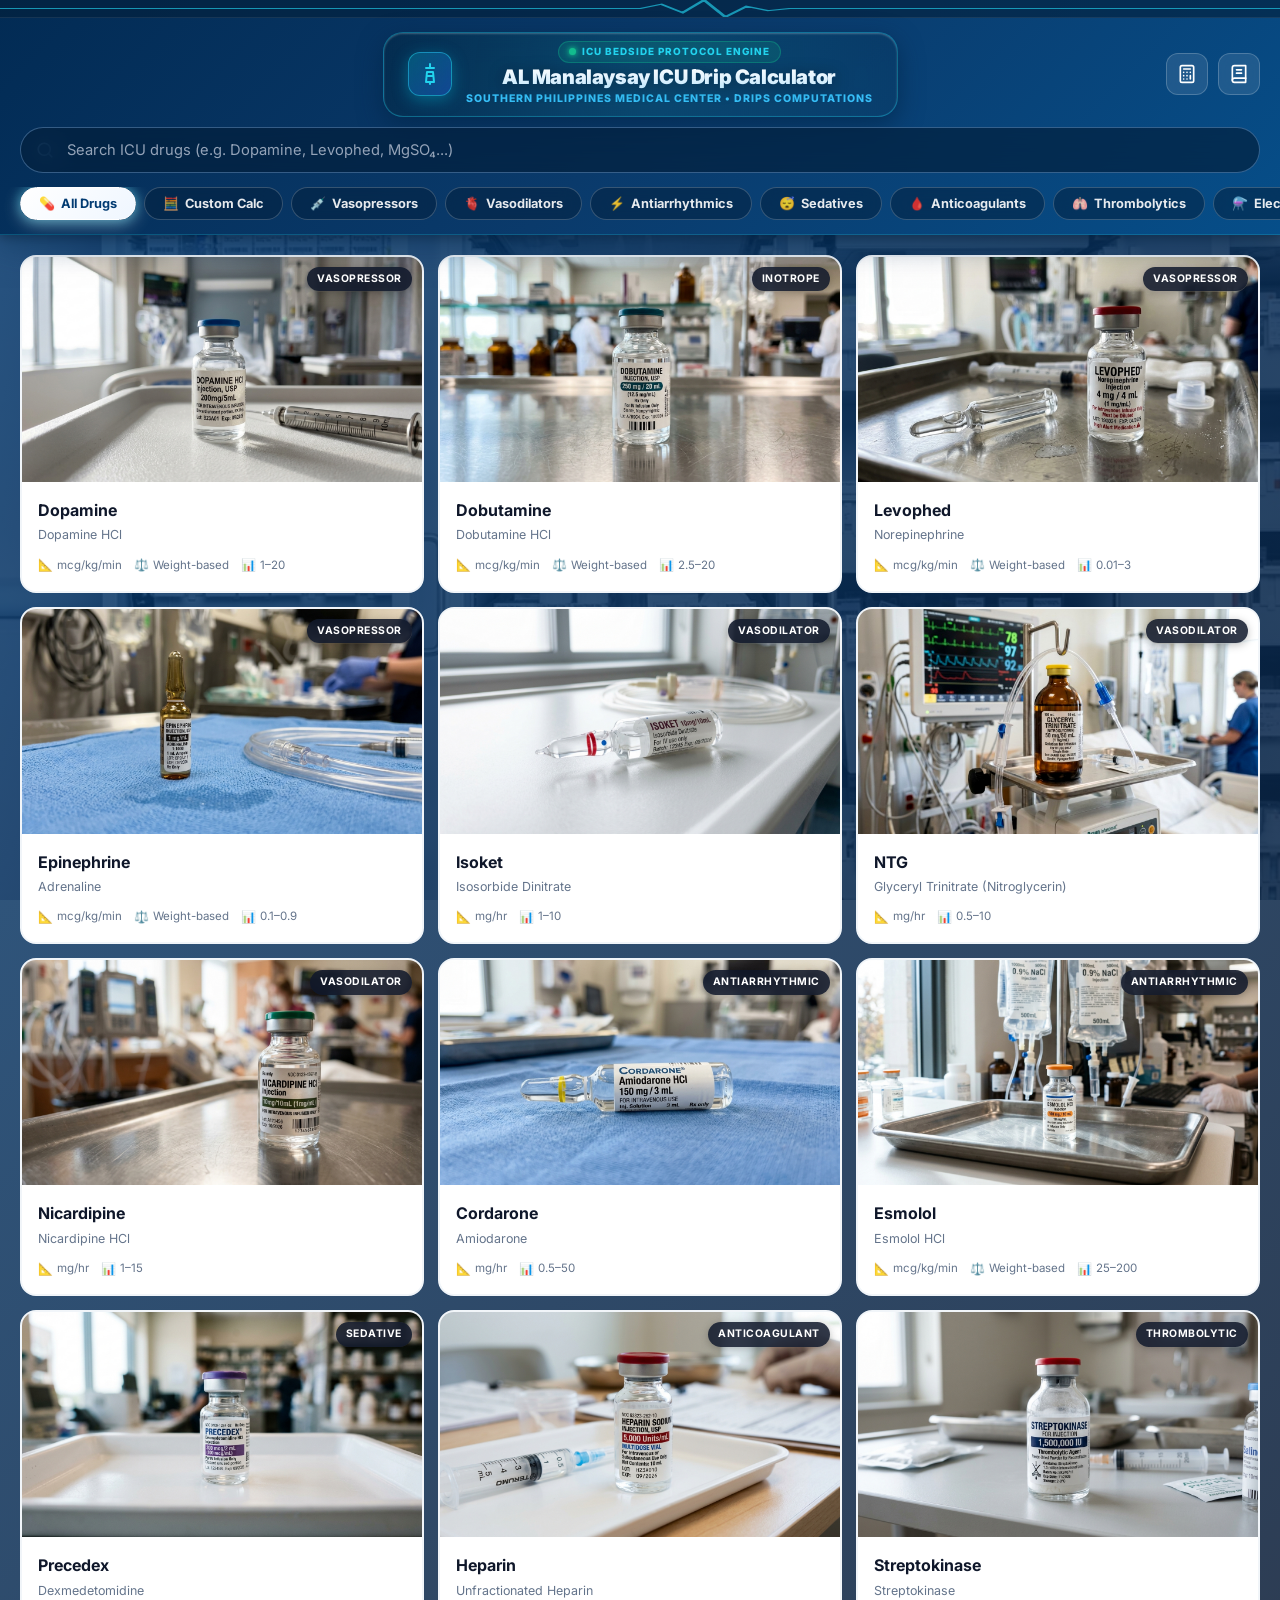
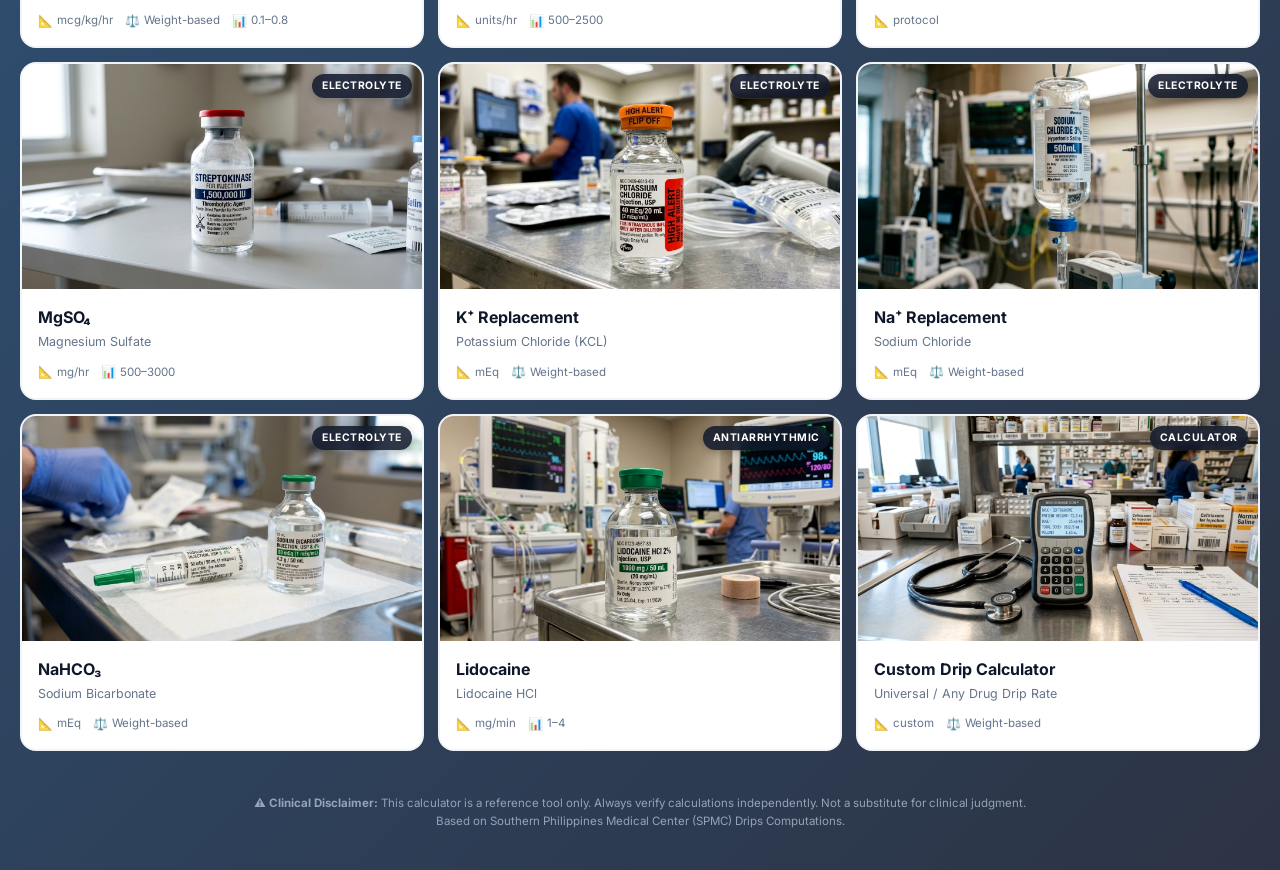
==== commit edb42439: "UI/UX Pro Max: Center header title inside ICU Monitor Telemetry Display frame with cyan pulse glow &" ====
--- a/index.html
+++ b/index.html
@@ -25,7 +25,9 @@
     </div>
 
     <div class="header-top">
-      <div class="header-brand">
+      <div class="header-left-space"></div>
+
+      <div class="header-brand icu-monitor-frame">
         <div class="header-icon icu-brand-badge" title="ICU Drip Rate Engine">
           <!-- IV Drip Medical SVG Icon -->
           <svg width="24" height="24" viewBox="0 0 24 24" fill="none" stroke="currentColor" stroke-width="2" stroke-linecap="round" stroke-linejoin="round">
@@ -35,10 +37,10 @@
         <div class="header-title">
           <div class="icu-status-pill">
             <span class="icu-live-dot"></span>
-            <span class="icu-status-text">ICU BEDSIDE PROTOCOL</span>
+            <span class="icu-status-text">ICU BEDSIDE PROTOCOL ENGINE</span>
           </div>
           <h1>AL Manalaysay ICU Drip Calculator</h1>
-          <p>SPMC DRIPS COMPUTATIONS &bull; INTENSIVE CARE UNIT</p>
+          <p>SOUTHERN PHILIPPINES MEDICAL CENTER &bull; DRIPS COMPUTATIONS</p>
         </div>
       </div>
       
--- a/style.css
+++ b/style.css
@@ -150,42 +150,86 @@
 }
 
 .header-top {
-  display: flex;
-  align-items: center;
-  justify-content: space-between;
+  display: grid;
+  grid-template-columns: 1fr auto 1fr;
+  align-items: center;
   padding: 14px 20px 10px;
-}
-
-.header-brand {
-  display: flex;
-  align-items: center;
+  gap: 16px;
+}
+
+.header-left-space {
+  grid-column: 1;
+}
+
+.header-brand.icu-monitor-frame {
+  grid-column: 2;
+  display: flex;
+  align-items: center;
+  justify-content: center;
   gap: 14px;
+  padding: 8px 24px;
+  background: linear-gradient(135deg, rgba(2, 35, 68, 0.82) 0%, rgba(8, 55, 102, 0.82) 100%);
+  border: 1.5px solid rgba(34, 211, 238, 0.4);
+  border-radius: var(--radius-xl);
+  box-shadow: 0 8px 25px rgba(2, 35, 68, 0.6), inset 0 1px 2px rgba(255, 255, 255, 0.25);
+  backdrop-filter: blur(14px);
+  -webkit-backdrop-filter: blur(14px);
+  position: relative;
+  overflow: hidden;
+  transition: all 0.3s cubic-bezier(0.34, 1.56, 0.64, 1);
+  text-align: center;
+}
+
+.header-brand.icu-monitor-frame::before {
+  content: '';
+  position: absolute;
+  top: -50%;
+  left: -50%;
+  width: 200%;
+  height: 200%;
+  background: radial-gradient(circle, rgba(34, 211, 238, 0.15) 0%, transparent 65%);
+  pointer-events: none;
+  animation: telemetryPulseGlow 4s infinite ease-in-out;
+}
+
+@keyframes telemetryPulseGlow {
+  0%, 100% { opacity: 0.5; transform: scale(1); }
+  50% { opacity: 0.95; transform: scale(1.1); }
+}
+
+.header-brand.icu-monitor-frame:hover {
+  border-color: #22D3EE;
+  box-shadow: 0 12px 32px rgba(34, 211, 238, 0.4), inset 0 1px 3px rgba(255, 255, 255, 0.4);
+  transform: translateY(-2px);
 }
 
 .icu-brand-badge {
   width: 44px;
   height: 44px;
-  background: linear-gradient(135deg, rgba(6, 182, 212, 0.25), rgba(37, 99, 235, 0.35));
-  border: 1.5px solid rgba(34, 211, 238, 0.45);
+  flex-shrink: 0;
+  background: linear-gradient(135deg, rgba(6, 182, 212, 0.3), rgba(37, 99, 235, 0.4));
+  border: 1.5px solid rgba(34, 211, 238, 0.5);
   border-radius: var(--radius-md);
   display: flex;
   align-items: center;
   justify-content: center;
   color: #22D3EE;
-  box-shadow: 0 4px 15px rgba(6, 182, 212, 0.3);
+  box-shadow: 0 4px 16px rgba(6, 182, 212, 0.4);
   backdrop-filter: blur(10px);
   transition: var(--transition-fast);
 }
 
 .icu-brand-badge:hover {
-  transform: scale(1.05);
+  transform: scale(1.08) rotate(5deg);
   border-color: #22D3EE;
-  box-shadow: 0 6px 20px rgba(34, 211, 238, 0.5);
+  box-shadow: 0 6px 24px rgba(34, 211, 238, 0.6);
 }
 
 .header-title {
   display: flex;
   flex-direction: column;
+  align-items: center;
+  justify-content: center;
 }
 
 .icu-status-pill {
@@ -193,6 +237,10 @@
   align-items: center;
   gap: 6px;
   margin-bottom: 2px;
+  padding: 2px 10px;
+  background: rgba(16, 185, 129, 0.15);
+  border: 1px solid rgba(16, 185, 129, 0.35);
+  border-radius: var(--radius-full);
 }
 
 .icu-live-dot {
@@ -200,40 +248,46 @@
   height: 7px;
   background: #10B981;
   border-radius: 50%;
-  box-shadow: 0 0 8px #10B981;
-  animation: livePulse 2s infinite;
+  box-shadow: 0 0 10px #10B981, 0 0 4px #10B981;
+  animation: livePulse 1.8s infinite ease-in-out;
 }
 
 @keyframes livePulse {
   0%, 100% { opacity: 1; transform: scale(1); }
-  50% { opacity: 0.4; transform: scale(0.85); }
+  50% { opacity: 0.35; transform: scale(0.8); }
 }
 
 .icu-status-text {
   font-size: 0.62rem;
   font-weight: 800;
-  letter-spacing: 0.8px;
+  letter-spacing: 1px;
   color: #22D3EE;
   text-transform: uppercase;
 }
 
 .header-title h1 {
-  font-size: 1.15rem;
+  font-size: 1.25rem;
+  font-weight: 900;
+  letter-spacing: -0.02em;
+  line-height: 1.25;
+  background: linear-gradient(180deg, #FFFFFF 0%, #E0F2FE 55%, #BAE6FD 100%);
+  -webkit-background-clip: text;
+  -webkit-text-fill-color: transparent;
+  filter: drop-shadow(0 2px 8px rgba(0, 0, 0, 0.4));
+}
+
+.header-title p {
+  font-size: 0.66rem;
   font-weight: 800;
-  letter-spacing: -0.02em;
-  line-height: 1.2;
-  color: #FFFFFF;
-}
-
-.header-title p {
-  font-size: 0.68rem;
-  opacity: 0.85;
-  font-weight: 600;
-  letter-spacing: 0.05em;
-  color: var(--blue-200);
+  letter-spacing: 1px;
+  color: #38BDF8;
+  text-transform: uppercase;
+  margin-top: 1px;
 }
 
 .header-actions {
+  grid-column: 3;
+  justify-self: end;
   display: flex;
   gap: 10px;
 }
@@ -255,13 +309,25 @@
 
 .icu-action-btn:hover {
   background: rgba(34, 211, 238, 0.25);
-  border-color: rgba(34, 211, 238, 0.6);
+  border-color: rgba(34, 211, 238, 0.7);
   color: #22D3EE;
-  transform: translateY(-2px);
-  box-shadow: 0 4px 14px rgba(6, 182, 212, 0.35);
-}
-
-/* ── Search Bar ── */
+  transform: translateY(-3px) scale(1.08);
+  box-shadow: 0 6px 20px rgba(34, 211, 238, 0.45);
+}
+
+.icu-action-btn:active {
+  transform: scale(0.94);
+}
+
+.icu-action-btn svg {
+  transition: transform 0.25s cubic-bezier(0.34, 1.56, 0.64, 1);
+}
+
+.icu-action-btn:hover svg {
+  transform: rotate(8deg) scale(1.1);
+}
+
+/* ── Animated Search Bar ── */
 .search-container {
   padding: 0 20px 14px;
 }
@@ -280,31 +346,49 @@
   align-items: center;
   justify-content: center;
   pointer-events: none;
+  transition: transform 0.3s ease, color 0.3s ease;
+}
+
+.icu-search-wrapper:hover .icu-search-icon {
+  color: #22D3EE;
+  transform: scale(1.15) rotate(-5deg);
 }
 
 .icu-search-input {
   width: 100%;
   height: 46px;
   padding: 0 44px 0 46px;
-  border: 1.5px solid rgba(147, 197, 253, 0.3);
+  border: 1.5px solid rgba(147, 197, 253, 0.35);
   border-radius: var(--radius-full);
-  background: rgba(2, 30, 58, 0.6);
+  background: rgba(2, 30, 58, 0.65);
   color: var(--white);
   font-size: 0.92rem;
   font-family: inherit;
   outline: none;
-  backdrop-filter: blur(12px);
-  transition: var(--transition-fast);
+  backdrop-filter: blur(14px);
+  transition: all 0.3s cubic-bezier(0.34, 1.56, 0.64, 1);
+  animation: searchGlowPulse 4s infinite ease-in-out;
+}
+
+@keyframes searchGlowPulse {
+  0%, 100% { border-color: rgba(147, 197, 253, 0.35); box-shadow: 0 4px 15px rgba(2, 43, 84, 0.3); }
+  50% { border-color: rgba(34, 211, 238, 0.55); box-shadow: 0 4px 20px rgba(34, 211, 238, 0.2); }
 }
 
 .icu-search-input::placeholder {
-  color: rgba(219, 234, 254, 0.6);
+  color: rgba(219, 234, 254, 0.65);
+  transition: opacity 0.25s ease;
+}
+
+.icu-search-input:focus::placeholder {
+  opacity: 0.4;
 }
 
 .icu-search-input:focus {
   border-color: #22D3EE;
-  background: rgba(2, 30, 58, 0.85);
-  box-shadow: 0 0 0 4px rgba(34, 211, 238, 0.25);
+  background: rgba(2, 30, 58, 0.9);
+  box-shadow: 0 0 25px rgba(34, 211, 238, 0.4), 0 0 0 4px rgba(34, 211, 238, 0.2);
+  transform: translateY(-1px);
 }
   font-size: 16px;
   opacity: 0.7;
@@ -377,27 +461,52 @@
 }
 
 .category-pill {
-  padding: 7px 16px;
-  border: none;
+  padding: 8px 18px;
+  border: 1px solid rgba(255, 255, 255, 0.2);
   border-radius: var(--radius-full);
-  font-size: 0.78rem;
-  font-weight: 600;
+  font-size: 0.8rem;
+  font-weight: 700;
   font-family: inherit;
   cursor: pointer;
   white-space: nowrap;
-  transition: var(--transition-fast);
-  background: rgba(255,255,255,0.2);
-  color: rgba(255,255,255,0.9);
+  transition: all 0.25s cubic-bezier(0.34, 1.56, 0.64, 1);
+  background: rgba(2, 30, 58, 0.5);
+  color: rgba(255, 255, 255, 0.9);
+  backdrop-filter: blur(10px);
+  animation: pillEntrance 0.5s cubic-bezier(0.34, 1.56, 0.64, 1) both;
+  display: inline-flex;
+  align-items: center;
+  gap: 6px;
+}
+
+@keyframes pillEntrance {
+  0% { opacity: 0; transform: translateY(12px) scale(0.92); }
+  100% { opacity: 1; transform: translateY(0) scale(1); }
 }
 
 .category-pill:hover {
-  background: rgba(255,255,255,0.3);
+  background: rgba(34, 211, 238, 0.25);
+  border-color: rgba(34, 211, 238, 0.6);
+  color: #FFFFFF;
+  transform: translateY(-2px) scale(1.04);
+  box-shadow: 0 4px 14px rgba(34, 211, 238, 0.3);
+}
+
+.category-pill:active {
+  transform: translateY(0) scale(0.97);
 }
 
 .category-pill.active {
-  background: var(--white);
-  color: var(--orange-600);
-  box-shadow: var(--shadow-sm);
+  background: linear-gradient(135deg, #FFFFFF 0%, #EFF6FF 100%);
+  color: #023B72;
+  border-color: #FFFFFF;
+  box-shadow: 0 4px 18px rgba(255, 255, 255, 0.4), 0 0 12px rgba(34, 211, 238, 0.5);
+  animation: activePillGlow 3s infinite ease-in-out;
+}
+
+@keyframes activePillGlow {
+  0%, 100% { box-shadow: 0 4px 18px rgba(255, 255, 255, 0.4), 0 0 12px rgba(34, 211, 238, 0.5); }
+  50% { box-shadow: 0 6px 24px rgba(255, 255, 255, 0.6), 0 0 18px rgba(34, 211, 238, 0.8); }
 }
 
 /* ── Main Content Area ── */
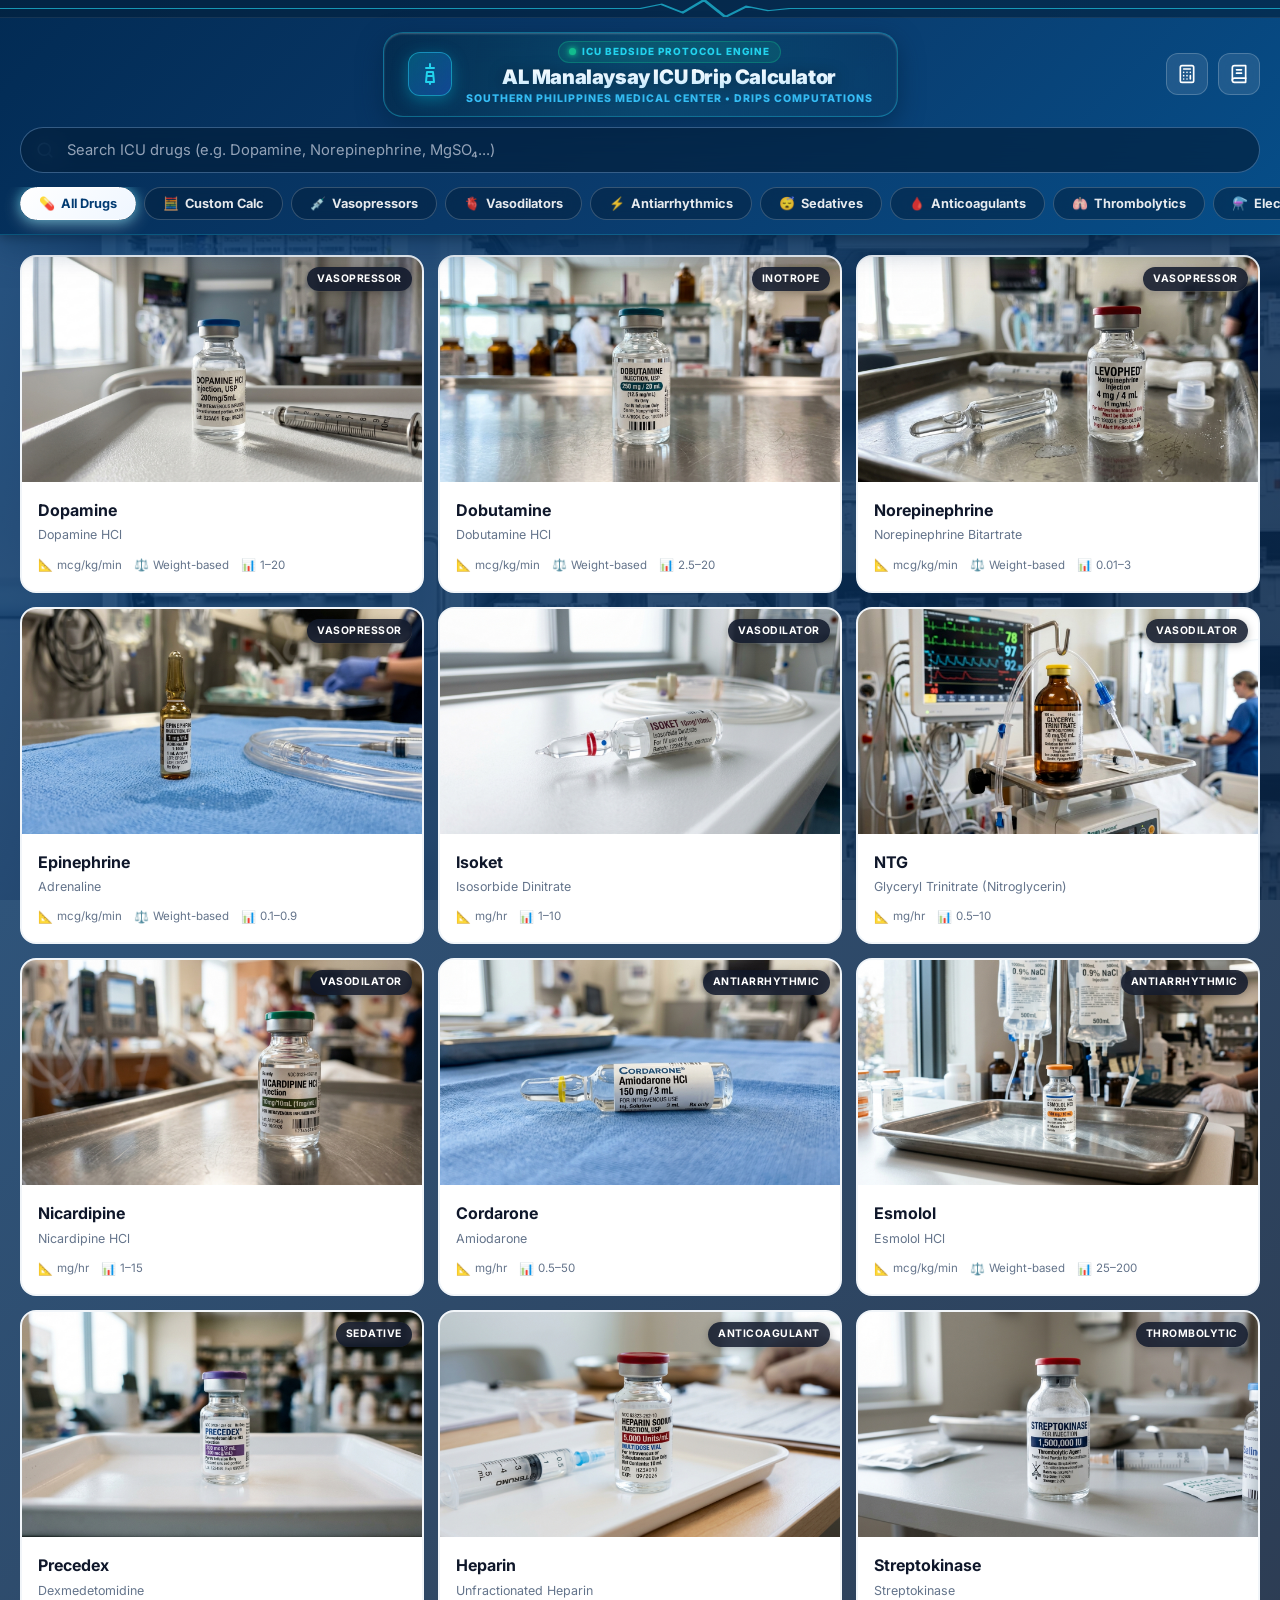
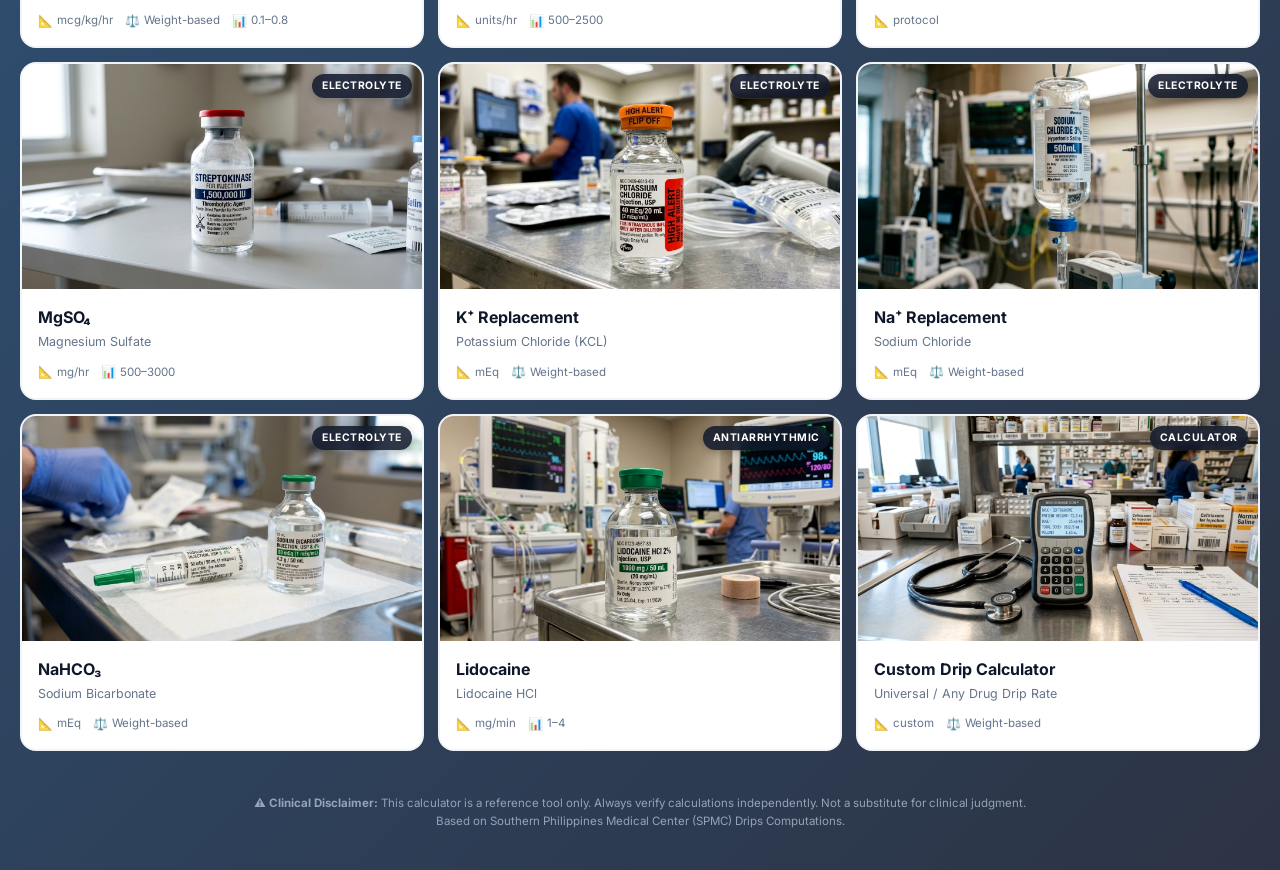
==== commit 318ea367: "Update drug display name from Levophed to Norepinephrine (generic name only)" ====
--- a/index.html
+++ b/index.html
@@ -76,7 +76,7 @@
           </svg>
         </span>
         <input type="text" class="search-input icu-search-input" id="searchInput"
-               placeholder="Search ICU drugs (e.g. Dopamine, Levophed, MgSO₄...)"
+               placeholder="Search ICU drugs (e.g. Dopamine, Norepinephrine, MgSO₄...)"
                autocomplete="off" spellcheck="false">
         <button class="search-clear" onclick="clearSearch()" aria-label="Clear search">✕</button>
       </div>
